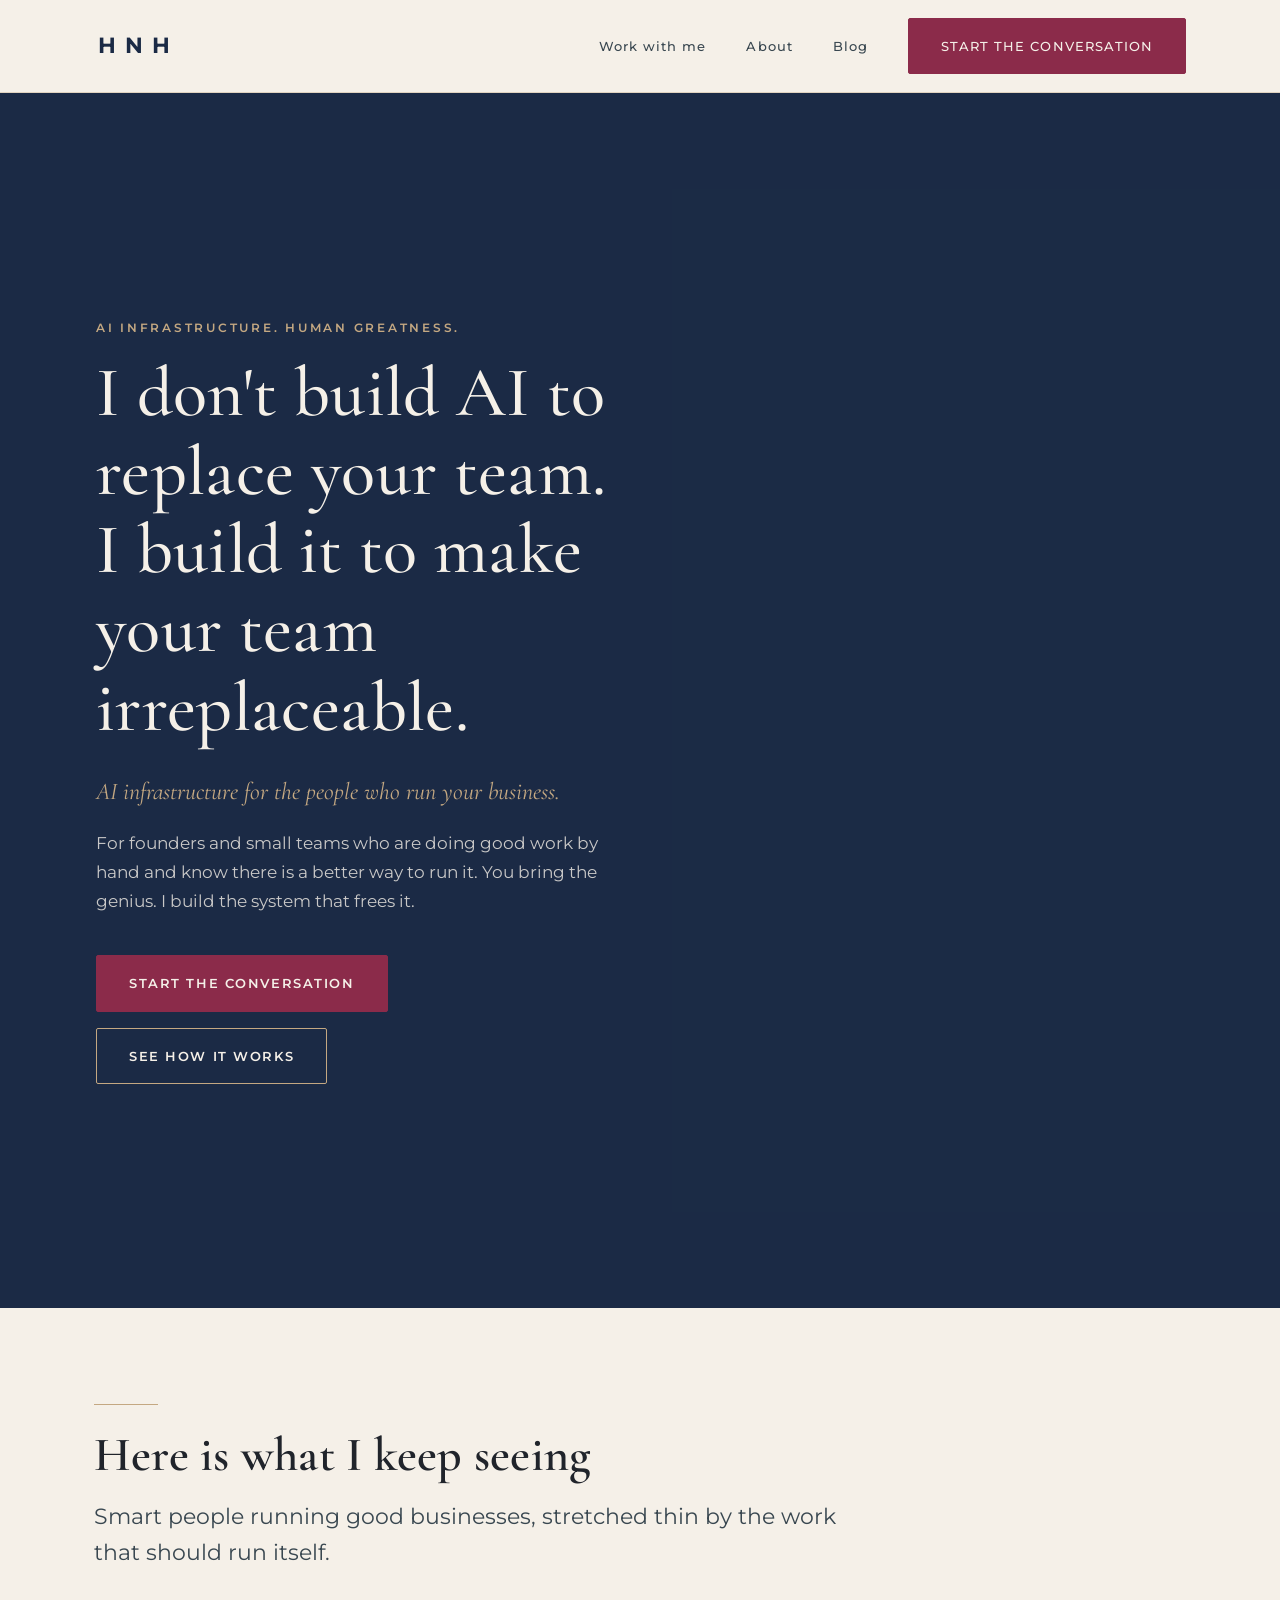
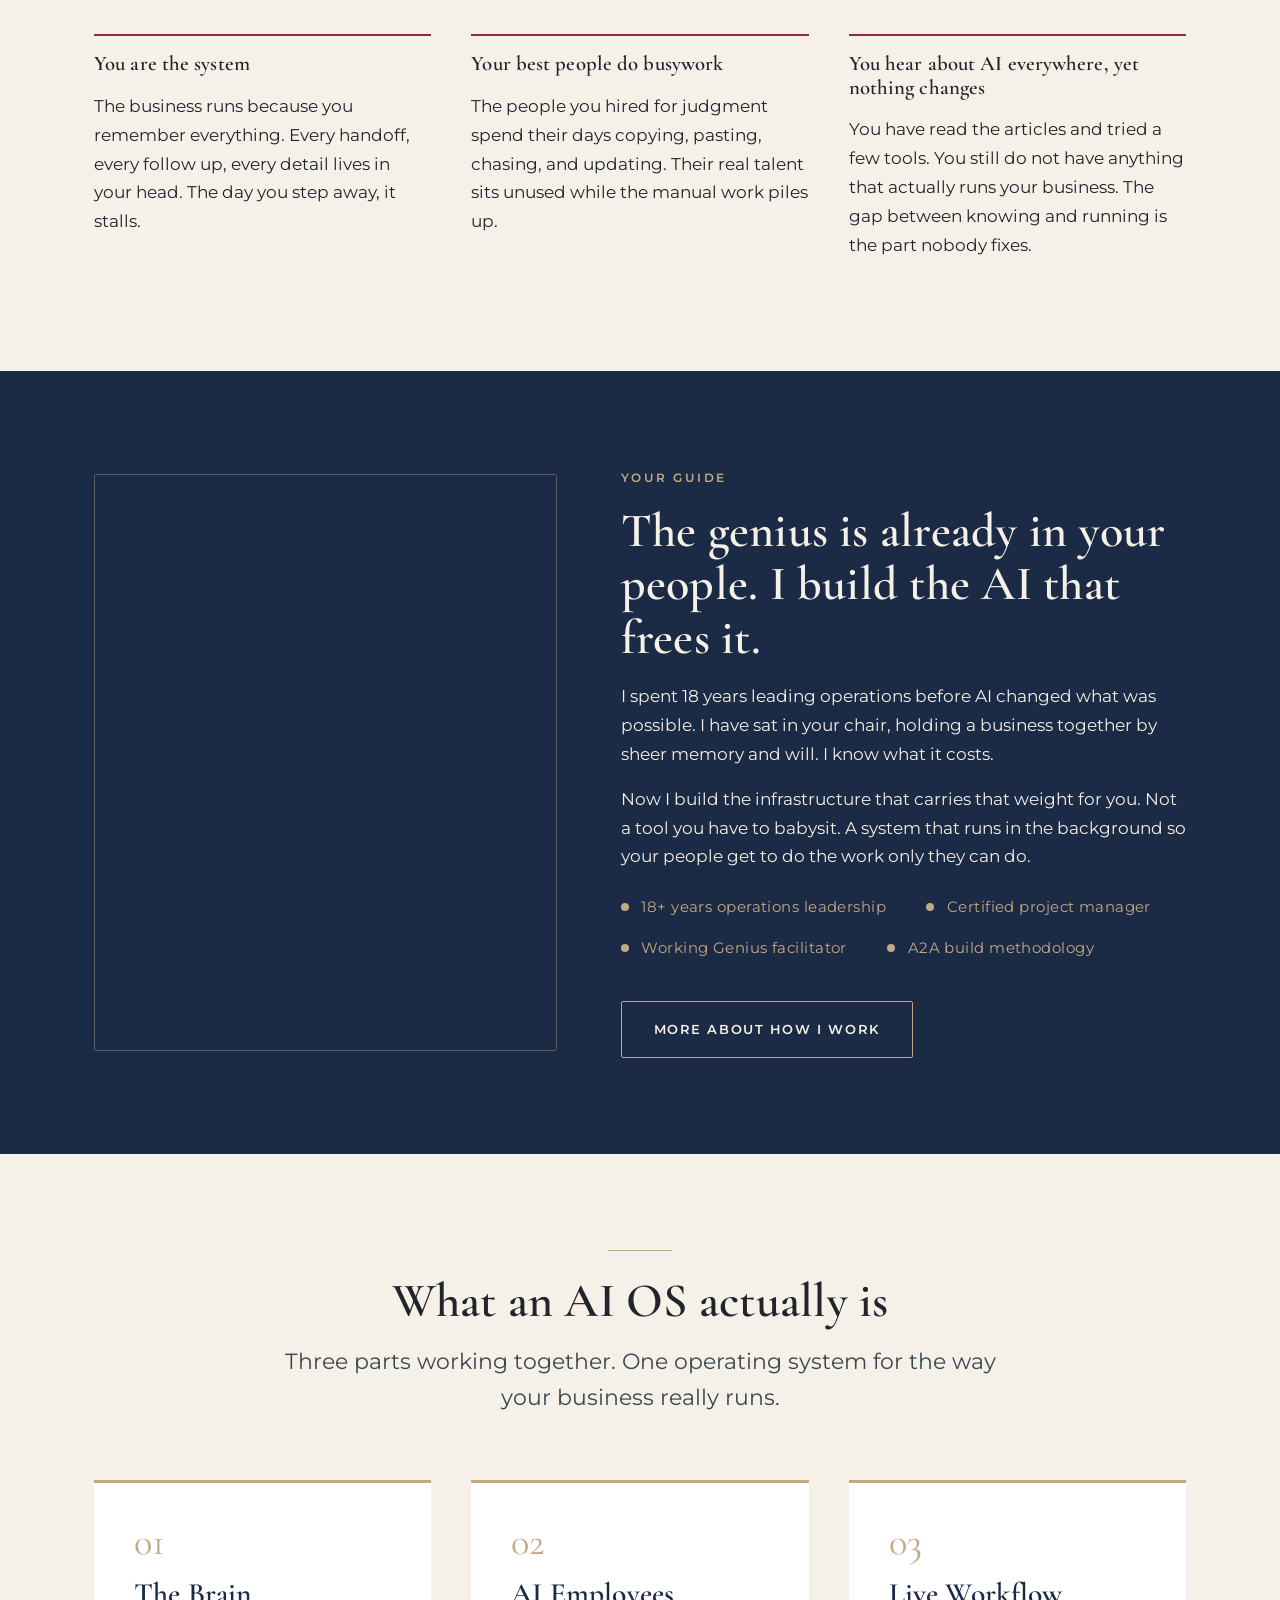
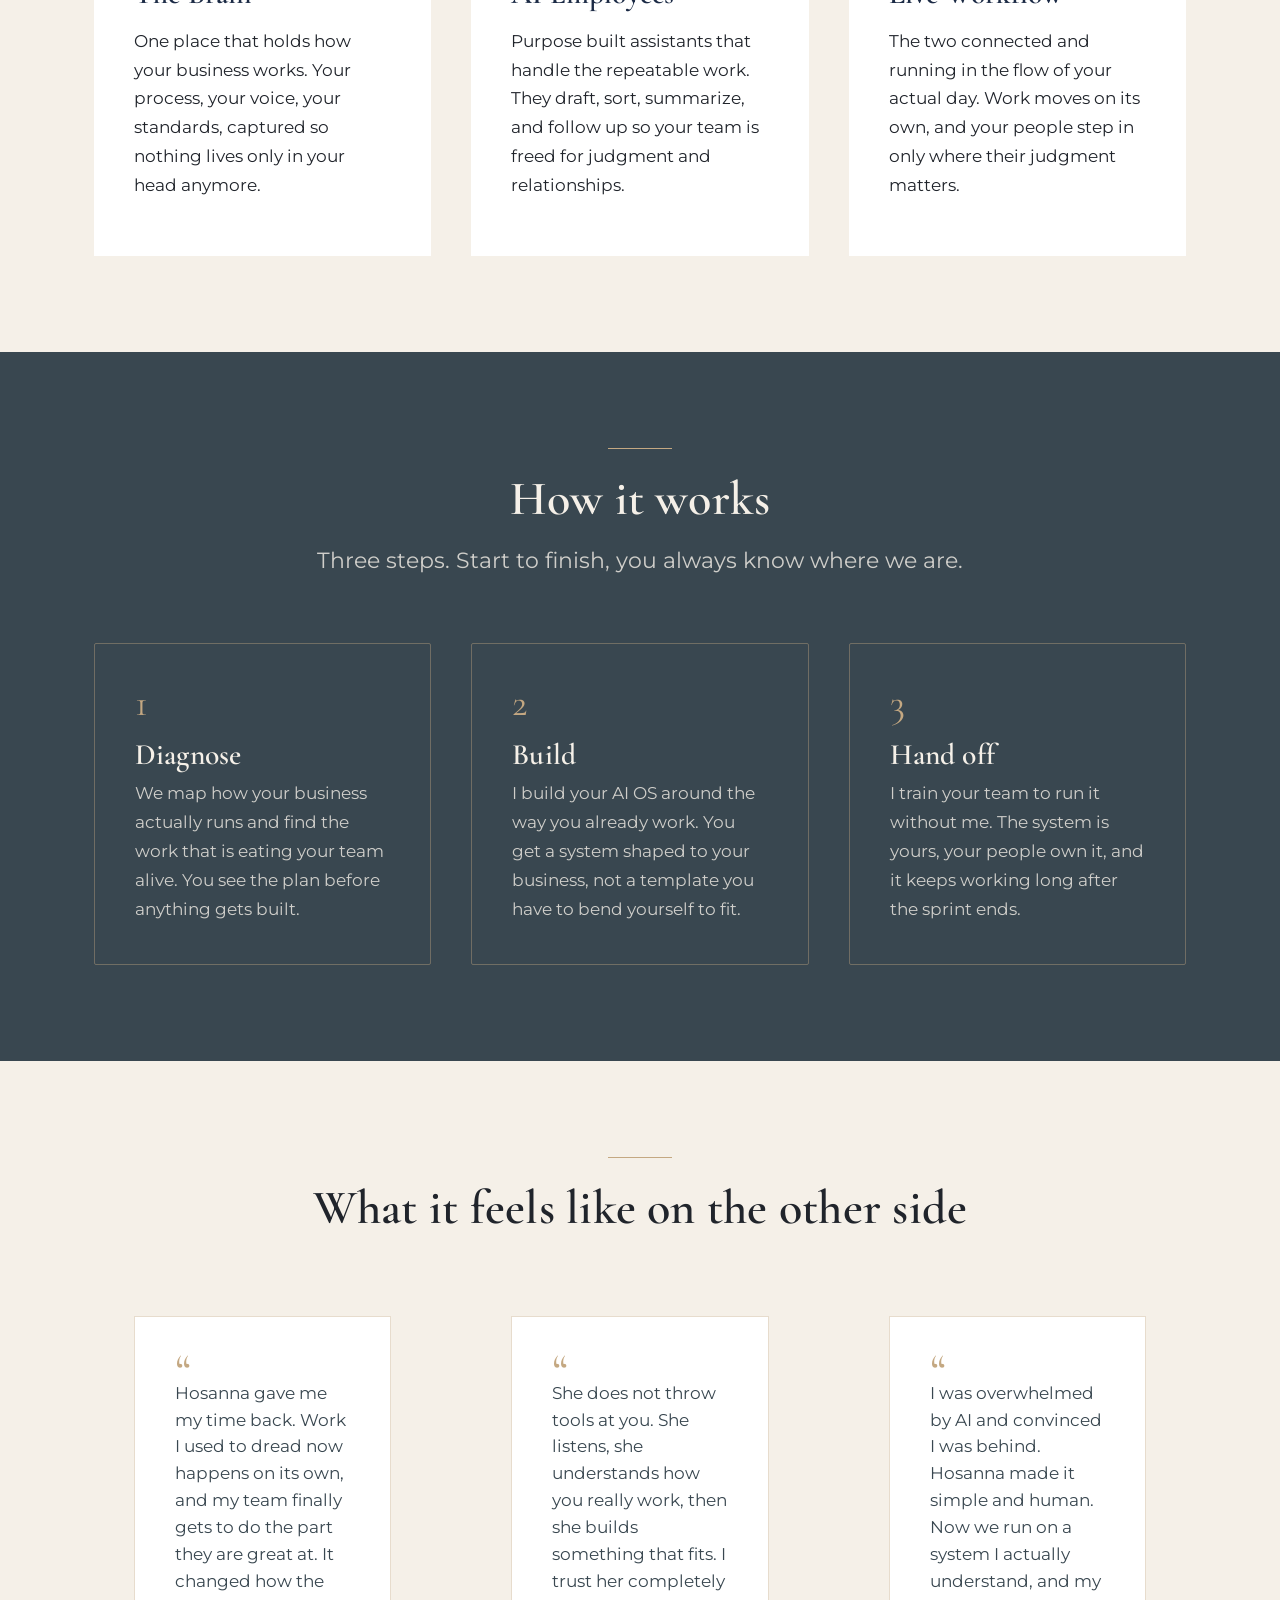
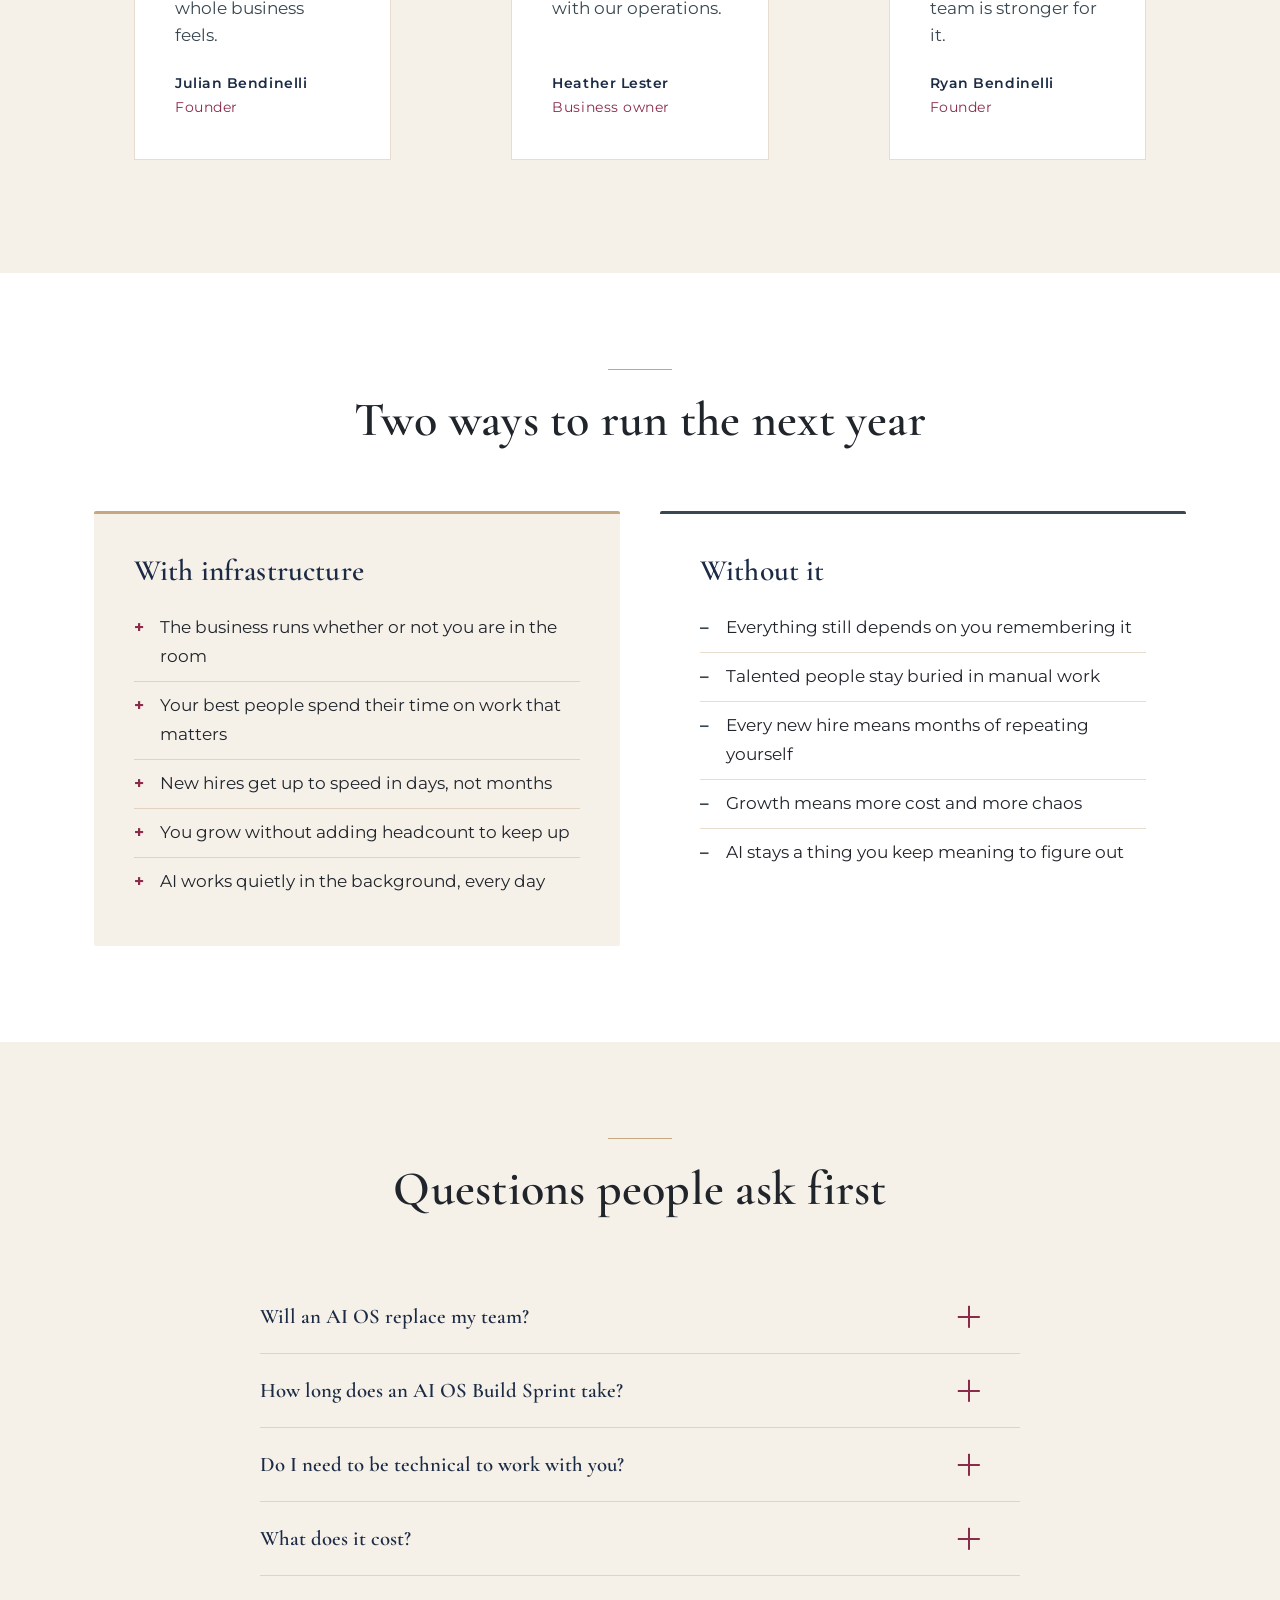
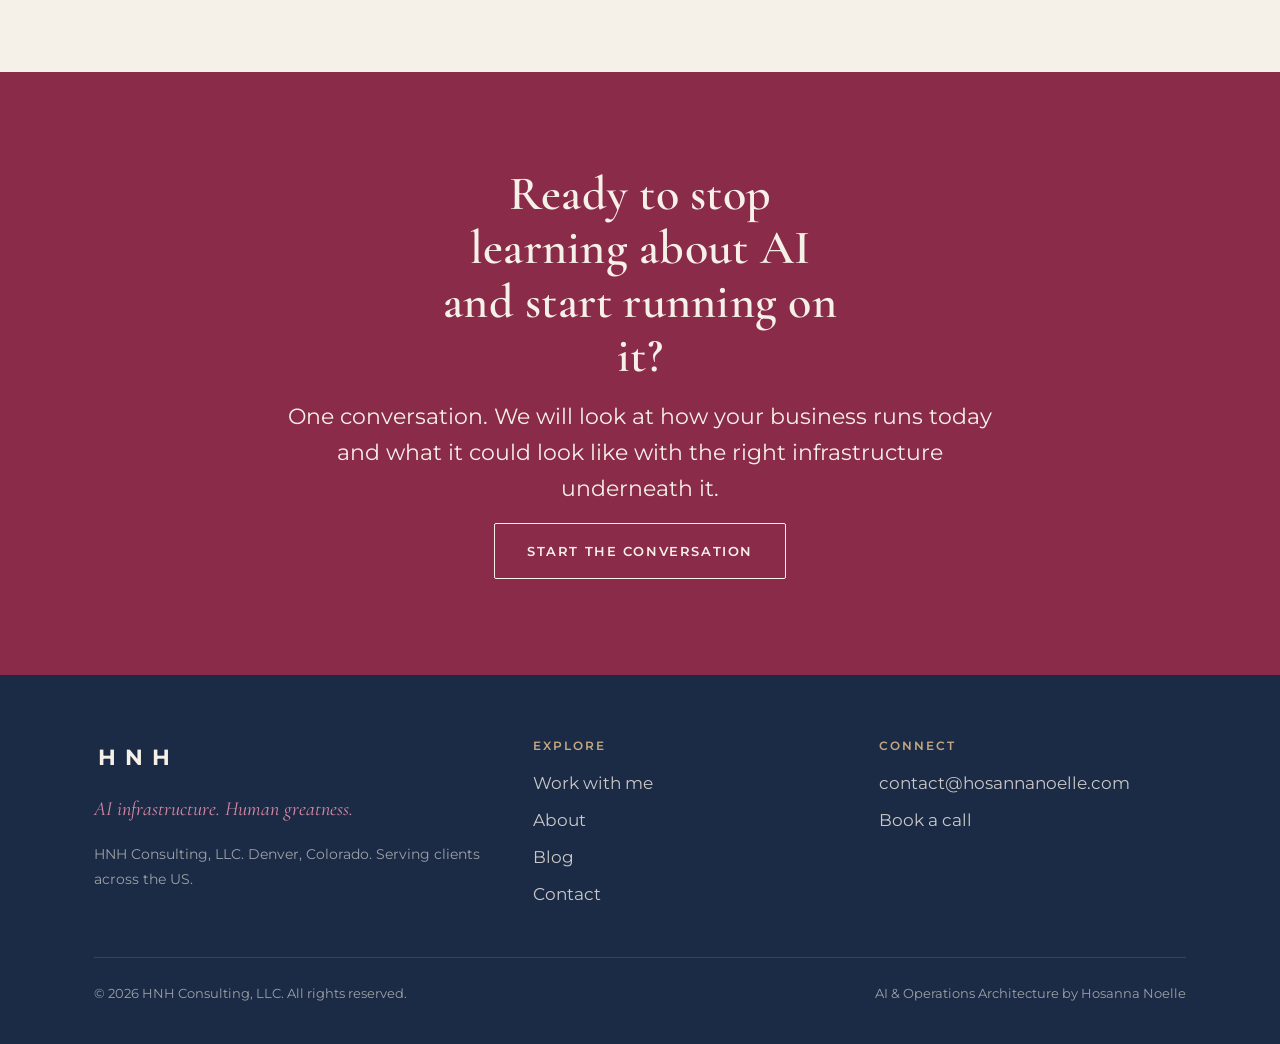
==== index.html @ c9bc56a1 "HNH Consulting website: 5 pages, design system, contact form Co-Authored-By: Claude Opus 4.8 <norepl" ====
<!DOCTYPE html>
<html lang="en">
<head>
  <meta charset="UTF-8" />
  <meta name="viewport" content="width=device-width, initial-scale=1.0" />

  <title>HNH Consulting | AI infrastructure for teams that want to do more, not hire more</title>
  <meta name="description" content="Hosanna Noelle builds AI infrastructure that makes your team irreplaceable. An AI OS that runs your business in the background so your people can do the work only they can do. Denver, serving clients across the US." />
  <link rel="canonical" href="https://hosannanoelle.com/index.html" />

  <!-- Open Graph -->
  <meta property="og:type" content="website" />
  <meta property="og:title" content="HNH Consulting | AI infrastructure. Human greatness." />
  <meta property="og:description" content="I don't build AI to replace your team. I build it to make your team irreplaceable." />
  <meta property="og:url" content="https://hosannanoelle.com/index.html" />
  <meta property="og:image" content="https://hosannanoelle.com/images/headshot.jpg" />
  <meta property="og:site_name" content="HNH Consulting, LLC" />
  <meta name="twitter:card" content="summary_large_image" />

  <!-- Fonts -->
  <link rel="preconnect" href="https://fonts.googleapis.com" />
  <link rel="preconnect" href="https://fonts.gstatic.com" crossorigin />
  <link href="https://fonts.googleapis.com/css2?family=Cormorant+Garamond:ital,wght@0,400;0,500;0,600;1,400;1,500&family=Montserrat:wght@400;500;600;700&display=swap" rel="stylesheet" />

  <link rel="stylesheet" href="styles.css" />

  <!-- Person schema -->
  <script type="application/ld+json">
  {
    "@context": "https://schema.org",
    "@type": "Person",
    "name": "Hosanna Noelle",
    "jobTitle": "AI & Operations Architect",
    "description": "Founder of HNH Consulting. Builds AI infrastructure that frees teams to do their best human work.",
    "url": "https://hosannanoelle.com",
    "image": "https://hosannanoelle.com/images/headshot.jpg",
    "worksFor": { "@type": "Organization", "name": "HNH Consulting, LLC" },
    "address": { "@type": "PostalPlace", "addressLocality": "Denver", "addressRegion": "CO", "addressCountry": "US" }
  }
  </script>

  <!-- LocalBusiness schema -->
  <script type="application/ld+json">
  {
    "@context": "https://schema.org",
    "@type": "ProfessionalService",
    "name": "HNH Consulting, LLC",
    "image": "https://hosannanoelle.com/images/headshot.jpg",
    "description": "AI infrastructure and operations consulting. AI OS builds, fractional COO retainers, and executive coaching for teams across the United States.",
    "founder": { "@type": "Person", "name": "Hosanna Noelle" },
    "url": "https://hosannanoelle.com",
    "email": "contact@hosannanoelle.com",
    "areaServed": "United States",
    "address": { "@type": "PostalAddress", "addressLocality": "Denver", "addressRegion": "CO", "addressCountry": "US" },
    "slogan": "AI infrastructure. Human greatness."
  }
  </script>

  <!-- FAQ schema -->
  <script type="application/ld+json">
  {
    "@context": "https://schema.org",
    "@type": "FAQPage",
    "mainEntity": [
      {
        "@type": "Question",
        "name": "Will an AI OS replace my team?",
        "acceptedAnswer": { "@type": "Answer", "text": "No. I build AI to take the repetitive work off your people so they can do the work only they can do. The genius is already in your team. The infrastructure frees it." }
      },
      {
        "@type": "Question",
        "name": "How long does an AI OS Build Sprint take?",
        "acceptedAnswer": { "@type": "Answer", "text": "Most sprints run two to four weeks from diagnosis to hand off. You get a working system, not a slide deck, and your team knows how to run it." }
      },
      {
        "@type": "Question",
        "name": "Do I need to be technical to work with you?",
        "acceptedAnswer": { "@type": "Answer", "text": "Not at all. My job is to handle the technical layer so you do not have to. You bring the knowledge of your business. I build the system around it and hand it off in plain language." }
      },
      {
        "@type": "Question",
        "name": "What does it cost?",
        "acceptedAnswer": { "@type": "Answer", "text": "The flagship AI OS Build Sprint is a flat fee between 3,000 and 6,000 dollars depending on scope. You know the number before we start, with no hourly surprises." }
      }
    ]
  }
  </script>
</head>
<body>
  <a class="skip-link" href="#main">Skip to content</a>

  <!-- ============ Header ============ -->
  <header class="site-header">
    <nav class="nav" aria-label="Primary">
      <a class="logo" href="index.html" aria-label="HNH Consulting home">HNH</a>
      <button class="nav-toggle" aria-expanded="false" aria-controls="nav-links" aria-label="Toggle menu">
        <span></span><span></span><span></span>
      </button>
      <ul class="nav-links" id="nav-links">
        <li><a href="services.html">Work with me</a></li>
        <li><a href="about.html">About</a></li>
        <li><a href="blog.html">Blog</a></li>
        <li><a class="btn btn--rose" href="https://hello.dubsado.com/public/appointment-scheduler/692e1d70c882049d08e7fd2c/schedule">Start the conversation</a></li>
      </ul>
    </nav>
  </header>

  <main id="main">

    <!-- ============ 1. Hero ============ -->
    <section class="hero" aria-labelledby="hero-title">
      <div class="hero__content">
        <span class="eyebrow eyebrow--light">AI infrastructure. Human greatness.</span>
        <h1 id="hero-title">I don't build AI to replace your team. I build it to make your team irreplaceable.</h1>
        <p class="hero__sub">AI infrastructure for the people who run your business.</p>
        <p class="hero__who">For founders and small teams who are doing good work by hand and know there is a better way to run it. You bring the genius. I build the system that frees it.</p>
        <div class="hero__cta">
          <a class="btn btn--rose" href="https://hello.dubsado.com/public/appointment-scheduler/692e1d70c882049d08e7fd2c/schedule">Start the conversation</a>
          <a class="btn btn--ghost" href="services.html">See how it works</a>
        </div>
      </div>
      <div class="hero__media" role="img" aria-label="Hosanna Noelle, founder of HNH Consulting, standing in a warm editorial portrait" style="background-image: url('images/hero.jpg');"></div>
    </section>

    <!-- ============ 2. Problem ============ -->
    <section class="bg-ivory" aria-labelledby="problem-title">
      <div class="container">
        <div class="section-head">
          <hr class="rule" />
          <h2 id="problem-title">Here is what I keep seeing</h2>
          <p class="lead">Smart people running good businesses, stretched thin by the work that should run itself.</p>
        </div>
        <div class="pain">
          <div class="pain__item">
            <h3>You are the system</h3>
            <p>The business runs because you remember everything. Every handoff, every follow up, every detail lives in your head. The day you step away, it stalls.</p>
          </div>
          <div class="pain__item">
            <h3>Your best people do busywork</h3>
            <p>The people you hired for judgment spend their days copying, pasting, chasing, and updating. Their real talent sits unused while the manual work piles up.</p>
          </div>
          <div class="pain__item">
            <h3>You hear about AI everywhere, yet nothing changes</h3>
            <p>You have read the articles and tried a few tools. You still do not have anything that actually runs your business. The gap between knowing and running is the part nobody fixes.</p>
          </div>
        </div>
      </div>
    </section>

    <!-- ============ 3. Guide ============ -->
    <section class="bg-navy" aria-labelledby="guide-title">
      <div class="container">
        <div class="guide">
          <div class="guide__media">
            <img src="images/about.jpg" alt="Hosanna Noelle in a navy blazer, AI and Operations Architect at HNH Consulting" />
          </div>
          <div class="guide__text">
            <span class="eyebrow eyebrow--light">Your guide</span>
            <h2 id="guide-title">The genius is already in your people. I build the AI that frees it.</h2>
            <p>I spent 18 years leading operations before AI changed what was possible. I have sat in your chair, holding a business together by sheer memory and will. I know what it costs.</p>
            <p>Now I build the infrastructure that carries that weight for you. Not a tool you have to babysit. A system that runs in the background so your people get to do the work only they can do.</p>
            <ul class="authority">
              <li>18+ years operations leadership</li>
              <li>Certified project manager</li>
              <li>Working Genius facilitator</li>
              <li>A2A build methodology</li>
            </ul>
            <a class="btn btn--ghost" href="about.html">More about how I work</a>
          </div>
        </div>
      </div>
    </section>

    <!-- ============ 4. Plan ============ -->
    <section class="bg-ivory" aria-labelledby="plan-title">
      <div class="container">
        <div class="section-head section-head--center">
          <hr class="rule rule--center" />
          <h2 id="plan-title">What an AI OS actually is</h2>
          <p class="lead">Three parts working together. One operating system for the way your business really runs.</p>
        </div>
        <div class="pillars">
          <div class="pillar">
            <span class="card__num">01</span>
            <h3>The Brain</h3>
            <p>One place that holds how your business works. Your process, your voice, your standards, captured so nothing lives only in your head anymore.</p>
          </div>
          <div class="pillar">
            <span class="card__num">02</span>
            <h3>AI Employees</h3>
            <p>Purpose built assistants that handle the repeatable work. They draft, sort, summarize, and follow up so your team is freed for judgment and relationships.</p>
          </div>
          <div class="pillar">
            <span class="card__num">03</span>
            <h3>Live Workflow</h3>
            <p>The two connected and running in the flow of your actual day. Work moves on its own, and your people step in only where their judgment matters.</p>
          </div>
        </div>
      </div>
    </section>

    <!-- ============ 5. How it works ============ -->
    <section class="bg-slate" aria-labelledby="how-title">
      <div class="container">
        <div class="section-head section-head--center">
          <hr class="rule rule--center" />
          <h2 id="how-title">How it works</h2>
          <p class="lead">Three steps. Start to finish, you always know where we are.</p>
        </div>
        <div class="grid grid--3">
          <div class="card" style="background:transparent;border-color:var(--gold-40);color:var(--ivory);">
            <span class="card__num">1</span>
            <h3 style="color:var(--ivory);">Diagnose</h3>
            <p style="color:var(--ivory-80);">We map how your business actually runs and find the work that is eating your team alive. You see the plan before anything gets built.</p>
          </div>
          <div class="card" style="background:transparent;border-color:var(--gold-40);color:var(--ivory);">
            <span class="card__num">2</span>
            <h3 style="color:var(--ivory);">Build</h3>
            <p style="color:var(--ivory-80);">I build your AI OS around the way you already work. You get a system shaped to your business, not a template you have to bend yourself to fit.</p>
          </div>
          <div class="card" style="background:transparent;border-color:var(--gold-40);color:var(--ivory);">
            <span class="card__num">3</span>
            <h3 style="color:var(--ivory);">Hand off</h3>
            <p style="color:var(--ivory-80);">I train your team to run it without me. The system is yours, your people own it, and it keeps working long after the sprint ends.</p>
          </div>
        </div>
      </div>
    </section>

    <!-- ============ 6. Testimonials ============ -->
    <section class="bg-ivory" aria-labelledby="proof-title">
      <div class="container">
        <div class="section-head section-head--center">
          <hr class="rule rule--center" />
          <h2 id="proof-title">What it feels like on the other side</h2>
        </div>
        <div class="quotes">
          <figure class="quote">
            <span class="quote__mark" aria-hidden="true">&ldquo;</span>
            <blockquote>Hosanna gave me my time back. Work I used to dread now happens on its own, and my team finally gets to do the part they are great at. It changed how the whole business feels.</blockquote>
            <figcaption>Julian Bendinelli<span>Founder</span></figcaption>
          </figure>
          <figure class="quote">
            <span class="quote__mark" aria-hidden="true">&ldquo;</span>
            <blockquote>She does not throw tools at you. She listens, she understands how you really work, then she builds something that fits. I trust her completely with our operations.</blockquote>
            <figcaption>Heather Lester<span>Business owner</span></figcaption>
          </figure>
          <figure class="quote">
            <span class="quote__mark" aria-hidden="true">&ldquo;</span>
            <blockquote>I was overwhelmed by AI and convinced I was behind. Hosanna made it simple and human. Now we run on a system I actually understand, and my team is stronger for it.</blockquote>
            <figcaption>Ryan Bendinelli<span>Founder</span></figcaption>
          </figure>
        </div>
      </div>
    </section>

    <!-- ============ 7. Stakes ============ -->
    <section class="bg-white" aria-labelledby="stakes-title">
      <div class="container">
        <div class="section-head section-head--center">
          <hr class="rule rule--center" />
          <h2 id="stakes-title">Two ways to run the next year</h2>
        </div>
        <div class="stakes">
          <div class="stakes__col stakes__col--with">
            <h3>With infrastructure</h3>
            <ul>
              <li>The business runs whether or not you are in the room</li>
              <li>Your best people spend their time on work that matters</li>
              <li>New hires get up to speed in days, not months</li>
              <li>You grow without adding headcount to keep up</li>
              <li>AI works quietly in the background, every day</li>
            </ul>
          </div>
          <div class="stakes__col stakes__col--without">
            <h3>Without it</h3>
            <ul>
              <li>Everything still depends on you remembering it</li>
              <li>Talented people stay buried in manual work</li>
              <li>Every new hire means months of repeating yourself</li>
              <li>Growth means more cost and more chaos</li>
              <li>AI stays a thing you keep meaning to figure out</li>
            </ul>
          </div>
        </div>
      </div>
    </section>

    <!-- ============ 8. FAQ ============ -->
    <section class="bg-ivory" aria-labelledby="faq-title">
      <div class="container">
        <div class="section-head section-head--center">
          <hr class="rule rule--center" />
          <h2 id="faq-title">Questions people ask first</h2>
        </div>
        <div class="faq">
          <div class="faq__item">
            <h3 style="margin:0;">
              <button class="faq__q" aria-expanded="false">
                Will an AI OS replace my team?
                <span class="faq__icon" aria-hidden="true"></span>
              </button>
            </h3>
            <div class="faq__a">
              <div class="faq__a-inner">
                <p>No. I build AI to take the repetitive work off your people so they can do the work only they can do. The genius is already in your team. The infrastructure frees it.</p>
              </div>
            </div>
          </div>
          <div class="faq__item">
            <h3 style="margin:0;">
              <button class="faq__q" aria-expanded="false">
                How long does an AI OS Build Sprint take?
                <span class="faq__icon" aria-hidden="true"></span>
              </button>
            </h3>
            <div class="faq__a">
              <div class="faq__a-inner">
                <p>Most sprints run two to four weeks from diagnosis to hand off. You get a working system, not a slide deck, and your team knows how to run it.</p>
              </div>
            </div>
          </div>
          <div class="faq__item">
            <h3 style="margin:0;">
              <button class="faq__q" aria-expanded="false">
                Do I need to be technical to work with you?
                <span class="faq__icon" aria-hidden="true"></span>
              </button>
            </h3>
            <div class="faq__a">
              <div class="faq__a-inner">
                <p>Not at all. My job is to handle the technical layer so you do not have to. You bring the knowledge of your business. I build the system around it and hand it off in plain language.</p>
              </div>
            </div>
          </div>
          <div class="faq__item">
            <h3 style="margin:0;">
              <button class="faq__q" aria-expanded="false">
                What does it cost?
                <span class="faq__icon" aria-hidden="true"></span>
              </button>
            </h3>
            <div class="faq__a">
              <div class="faq__a-inner">
                <p>The flagship AI OS Build Sprint is a flat fee between 3,000 and 6,000 dollars depending on scope. You know the number before we start, with no hourly surprises.</p>
              </div>
            </div>
          </div>
        </div>
      </div>
    </section>

    <!-- ============ 9. CTA ============ -->
    <section class="cta-band" aria-labelledby="cta-title">
      <div class="container container--narrow">
        <h2 id="cta-title">Ready to stop learning about AI and start running on it?</h2>
        <p class="lead">One conversation. We will look at how your business runs today and what it could look like with the right infrastructure underneath it.</p>
        <a class="btn btn--ghost" href="https://hello.dubsado.com/public/appointment-scheduler/692e1d70c882049d08e7fd2c/schedule" style="border-color:var(--ivory);color:var(--ivory);">Start the conversation</a>
      </div>
    </section>

  </main>

  <!-- ============ Footer ============ -->
  <footer class="site-footer">
    <div class="container">
      <div class="footer-grid">
        <div class="footer-brand">
          <a class="logo" href="index.html">HNH</a>
          <p class="footer-tag">AI infrastructure. Human greatness.</p>
          <p style="color:var(--ivory-60);font-size:0.9rem;">HNH Consulting, LLC. Denver, Colorado. Serving clients across the US.</p>
        </div>
        <div class="footer-col">
          <h4>Explore</h4>
          <ul>
            <li><a href="services.html">Work with me</a></li>
            <li><a href="about.html">About</a></li>
            <li><a href="blog.html">Blog</a></li>
            <li><a href="contact.html">Contact</a></li>
          </ul>
        </div>
        <div class="footer-col">
          <h4>Connect</h4>
          <ul>
            <li><a href="mailto:contact@hosannanoelle.com">contact@hosannanoelle.com</a></li>
            <li><a href="https://hello.dubsado.com/public/appointment-scheduler/692e1d70c882049d08e7fd2c/schedule">Book a call</a></li>
          </ul>
        </div>
      </div>
      <div class="footer-bottom">
        <span>&copy; 2026 HNH Consulting, LLC. All rights reserved.</span>
        <span>AI &amp; Operations Architecture by Hosanna Noelle</span>
      </div>
    </div>
  </footer>

  <script src="main.js"></script>
</body>
</html>
---- styles.css ----
/* ============================================================
   HNH Consulting, LLC | Design System
   AI infrastructure. Human greatness.
   ============================================================ */

/* ---- Design tokens ---- */
:root {
  /* Brand palette */
  --navy:   #1B2A45;
  --rose:   #8B2B4A;
  --gold:   #C4A882;
  --ivory:  #F5F0E8;
  --slate:  #394750;
  --white:  #FFFFFF;

  /* Tints and supporting tones */
  --navy-90:  rgba(27, 42, 69, 0.90);
  --navy-08:  rgba(27, 42, 69, 0.08);
  --ivory-60: rgba(245, 240, 232, 0.60);
  --ivory-80: rgba(245, 240, 232, 0.80);
  --gold-40:  rgba(196, 168, 130, 0.40);
  --ink:      #20242B;

  /* Type */
  --font-head: "Cormorant Garamond", Georgia, "Times New Roman", serif;
  --font-body: "Montserrat", -apple-system, BlinkMacSystemFont, "Segoe UI", sans-serif;

  /* Rhythm */
  --space-1: 0.5rem;
  --space-2: 1rem;
  --space-3: 1.5rem;
  --space-4: 2.5rem;
  --space-5: 4rem;
  --space-6: 6rem;
  --space-7: 8rem;

  --maxw: 1140px;
  --maxw-narrow: 760px;

  --radius: 2px;
  --transition: 220ms ease;
}

/* ---- Reset ---- */
*,
*::before,
*::after { box-sizing: border-box; }

html { scroll-behavior: smooth; -webkit-text-size-adjust: 100%; }

body {
  margin: 0;
  font-family: var(--font-body);
  font-size: 1.0625rem;
  line-height: 1.7;
  color: var(--ink);
  background: var(--white);
  -webkit-font-smoothing: antialiased;
  text-rendering: optimizeLegibility;
}

img { max-width: 100%; height: auto; display: block; }

a { color: inherit; text-decoration: none; }

ul { margin: 0; padding: 0; list-style: none; }

/* ---- Typography ---- */
h1, h2, h3, h4 {
  font-family: var(--font-head);
  font-weight: 600;
  line-height: 1.12;
  margin: 0 0 var(--space-2);
  letter-spacing: 0.005em;
}

h1 { font-size: clamp(2.6rem, 6vw, 4.4rem); font-weight: 500; }
h2 { font-size: clamp(2rem, 4vw, 3rem); }
h3 { font-size: clamp(1.4rem, 2.4vw, 1.85rem); }
h4 { font-size: 1.2rem; font-family: var(--font-body); font-weight: 600; }

p { margin: 0 0 var(--space-2); }

.lead {
  font-size: clamp(1.15rem, 2vw, 1.4rem);
  line-height: 1.6;
  color: var(--slate);
}

.eyebrow {
  font-family: var(--font-body);
  font-size: 0.78rem;
  font-weight: 600;
  letter-spacing: 0.22em;
  text-transform: uppercase;
  color: var(--rose);
  margin: 0 0 var(--space-2);
  display: block;
}

.eyebrow--light { color: var(--gold); }

em, .italic { font-style: italic; }

/* ---- Layout ---- */
.container {
  width: 100%;
  max-width: var(--maxw);
  margin: 0 auto;
  padding: 0 var(--space-3);
}

.container--narrow { max-width: var(--maxw-narrow); }

section { padding: var(--space-6) 0; }

.section-bleed { padding: var(--space-7) 0; }

/* Backgrounds */
.bg-ivory { background: var(--ivory); }
.bg-navy  { background: var(--navy); color: var(--ivory); }
.bg-slate { background: var(--slate); color: var(--ivory); }
.bg-white { background: var(--white); }
.bg-rose  { background: var(--rose); color: var(--ivory); }

.bg-navy h1, .bg-navy h2, .bg-navy h3,
.bg-slate h1, .bg-slate h2, .bg-slate h3,
.bg-rose h1, .bg-rose h2, .bg-rose h3 { color: var(--ivory); }

.bg-navy .lead, .bg-slate .lead, .bg-rose .lead { color: var(--ivory-80); }

/* ---- Gold rule divider ---- */
.rule {
  border: 0;
  height: 1px;
  width: 64px;
  background: var(--gold);
  margin: 0 0 var(--space-3);
}
.rule--center { margin-left: auto; margin-right: auto; }

.divider {
  border: 0;
  height: 1px;
  background: var(--gold-40);
  max-width: var(--maxw);
  margin: 0 auto;
}

/* ---- Buttons ---- */
.btn {
  display: inline-block;
  font-family: var(--font-body);
  font-size: 0.82rem;
  font-weight: 600;
  letter-spacing: 0.12em;
  text-transform: uppercase;
  padding: 1rem 2rem;
  border-radius: var(--radius);
  border: 1px solid transparent;
  cursor: pointer;
  transition: background var(--transition), color var(--transition),
              border-color var(--transition), transform var(--transition);
}

.btn--rose {
  background: var(--rose);
  color: var(--ivory);
  border-color: var(--rose);
}
.btn--rose:hover { background: #74233d; border-color: #74233d; }

.btn--ghost {
  background: transparent;
  color: var(--ivory);
  border-color: var(--gold);
}
.btn--ghost:hover { background: var(--gold); color: var(--navy); }

.btn--ghost-dark {
  background: transparent;
  color: var(--navy);
  border-color: var(--navy);
}
.btn--ghost-dark:hover { background: var(--navy); color: var(--ivory); }

.btn:focus-visible,
a:focus-visible,
button:focus-visible {
  outline: 2px solid var(--gold);
  outline-offset: 3px;
}

/* ============================================================
   Header / Nav
   ============================================================ */
.site-header {
  position: sticky;
  top: 0;
  z-index: 100;
  background: var(--ivory);
  border-bottom: 1px solid var(--gold-40);
}

.nav {
  display: flex;
  align-items: center;
  justify-content: space-between;
  max-width: var(--maxw);
  margin: 0 auto;
  padding: 1.1rem var(--space-3);
}

.logo {
  font-family: var(--font-body);
  font-weight: 700;
  font-size: 1.35rem;
  letter-spacing: 0.42em;
  color: var(--navy);
  padding-left: 0.2em;
}

.nav-links {
  display: flex;
  align-items: center;
  gap: var(--space-4);
}

.nav-links a {
  font-family: var(--font-body);
  font-size: 0.82rem;
  font-weight: 500;
  letter-spacing: 0.08em;
  color: var(--slate);
  transition: color var(--transition);
}
.nav-links a:hover,
.nav-links a[aria-current="page"] { color: var(--rose); }

.nav-links .btn { color: var(--ivory); }
.nav-links .btn:hover { color: var(--ivory); }

/* Mobile nav toggle */
.nav-toggle {
  display: none;
  flex-direction: column;
  justify-content: center;
  gap: 5px;
  width: 44px;
  height: 44px;
  background: none;
  border: 0;
  cursor: pointer;
}
.nav-toggle span {
  display: block;
  width: 24px;
  height: 2px;
  background: var(--navy);
  transition: transform var(--transition), opacity var(--transition);
}
.nav-toggle[aria-expanded="true"] span:nth-child(1) { transform: translateY(7px) rotate(45deg); }
.nav-toggle[aria-expanded="true"] span:nth-child(2) { opacity: 0; }
.nav-toggle[aria-expanded="true"] span:nth-child(3) { transform: translateY(-7px) rotate(-45deg); }

@media (max-width: 860px) {
  .nav-toggle { display: flex; }
  .nav-links {
    position: absolute;
    top: 100%;
    left: 0;
    right: 0;
    flex-direction: column;
    align-items: flex-start;
    gap: var(--space-3);
    background: var(--ivory);
    padding: var(--space-3);
    border-bottom: 1px solid var(--gold-40);
    max-height: 0;
    overflow: hidden;
    padding-top: 0;
    padding-bottom: 0;
    transition: max-height var(--transition), padding var(--transition);
  }
  .nav-links[data-open="true"] {
    max-height: 420px;
    padding-top: var(--space-3);
    padding-bottom: var(--space-3);
  }
  .nav-links .btn { width: 100%; text-align: center; }
}

/* ============================================================
   Hero
   ============================================================ */
.hero {
  display: grid;
  grid-template-columns: 1.05fr 0.95fr;
  align-items: stretch;
  background: var(--navy);
  color: var(--ivory);
}

.hero__content {
  padding: var(--space-7) var(--space-5);
  display: flex;
  flex-direction: column;
  justify-content: center;
  max-width: 640px;
  margin-left: auto;
}

.hero__content h1 {
  color: var(--ivory);
  margin-bottom: var(--space-3);
}

.hero__sub {
  font-family: var(--font-head);
  font-style: italic;
  font-size: clamp(1.2rem, 2vw, 1.5rem);
  color: var(--gold);
  margin-bottom: var(--space-2);
}

.hero__who {
  color: var(--ivory-80);
  margin-bottom: var(--space-4);
  max-width: 46ch;
}

.hero__media {
  background-size: cover;
  background-position: center top;
  min-height: 540px;
}

.hero__cta { display: flex; gap: var(--space-2); flex-wrap: wrap; }

@media (max-width: 900px) {
  .hero { grid-template-columns: 1fr; }
  .hero__content { padding: var(--space-5) var(--space-3); margin: 0 auto; }
  .hero__media { min-height: 360px; order: -1; }
}

/* Inner page hero (no photo) */
.page-hero {
  background: var(--navy);
  color: var(--ivory);
  padding: var(--space-6) 0 var(--space-5);
  text-align: center;
}
.page-hero h1 { color: var(--ivory); }
.page-hero .lead { color: var(--ivory-80); max-width: 60ch; margin-left: auto; margin-right: auto; }

/* ============================================================
   Generic content blocks
   ============================================================ */
.section-head { max-width: var(--maxw-narrow); margin-bottom: var(--space-5); }
.section-head--center { margin-left: auto; margin-right: auto; text-align: center; }
.section-head--center .rule { margin-left: auto; margin-right: auto; }

/* Card grid */
.grid {
  display: grid;
  gap: var(--space-4);
}
.grid--3 { grid-template-columns: repeat(3, 1fr); }
.grid--2 { grid-template-columns: repeat(2, 1fr); }

@media (max-width: 860px) {
  .grid--3 { grid-template-columns: 1fr; }
  .grid--2 { grid-template-columns: 1fr; }
}

.card {
  background: var(--white);
  border: 1px solid var(--gold-40);
  padding: var(--space-4);
  border-radius: var(--radius);
}
.bg-ivory .card { background: var(--white); }

.card__num {
  font-family: var(--font-head);
  font-size: 2.4rem;
  color: var(--gold);
  line-height: 1;
  display: block;
  margin-bottom: var(--space-2);
}

.card h3 { margin-bottom: var(--space-1); }
.card p:last-child { margin-bottom: 0; }

/* Pain point list */
.pain {
  display: grid;
  grid-template-columns: repeat(3, 1fr);
  gap: var(--space-4);
}
.pain__item {
  padding-top: var(--space-2);
  border-top: 2px solid var(--rose);
}
.pain__item h3 { font-size: 1.3rem; }
@media (max-width: 860px) { .pain { grid-template-columns: 1fr; } }

/* ============================================================
   Guide section (navy)
   ============================================================ */
.guide {
  display: grid;
  grid-template-columns: 0.9fr 1.1fr;
  gap: var(--space-5);
  align-items: center;
}
.guide__media img {
  border-radius: var(--radius);
  border: 1px solid var(--gold-40);
}
.authority {
  display: flex;
  flex-wrap: wrap;
  gap: var(--space-2) var(--space-4);
  margin: var(--space-3) 0 var(--space-4);
  padding: 0;
}
.authority li {
  font-size: 0.92rem;
  color: var(--gold);
  letter-spacing: 0.03em;
  position: relative;
  padding-left: 1.3rem;
}
.authority li::before {
  content: "";
  position: absolute;
  left: 0;
  top: 0.55em;
  width: 8px;
  height: 8px;
  background: var(--gold);
  border-radius: 50%;
}
@media (max-width: 860px) {
  .guide { grid-template-columns: 1fr; gap: var(--space-4); }
  .guide__media { order: -1; max-width: 360px; }
}

/* ============================================================
   Plan : the three pillars
   ============================================================ */
.pillars { display: grid; grid-template-columns: repeat(3, 1fr); gap: var(--space-4); }
.pillar {
  text-align: left;
  padding: var(--space-4);
  background: var(--white);
  border-top: 3px solid var(--gold);
}
.pillar h3 { color: var(--navy); }
@media (max-width: 860px) { .pillars { grid-template-columns: 1fr; } }

/* ============================================================
   Testimonials
   ============================================================ */
.quotes { display: grid; grid-template-columns: repeat(3, 1fr); gap: var(--space-4); }
.quote {
  background: var(--white);
  border: 1px solid var(--gold-40);
  padding: var(--space-4);
  display: flex;
  flex-direction: column;
}
.quote__mark {
  font-family: var(--font-head);
  font-size: 3rem;
  color: var(--gold);
  line-height: 0.6;
  height: 1.4rem;
}
.quote blockquote {
  margin: 0 0 var(--space-3);
  font-size: 1.05rem;
  line-height: 1.6;
  color: var(--slate);
}
.quote figcaption {
  margin-top: auto;
  font-family: var(--font-body);
  font-size: 0.85rem;
  font-weight: 600;
  letter-spacing: 0.04em;
  color: var(--navy);
}
.quote figcaption span { display: block; font-weight: 400; color: var(--rose); }
@media (max-width: 860px) { .quotes { grid-template-columns: 1fr; } }

/* ============================================================
   Stakes : two columns
   ============================================================ */
.stakes { display: grid; grid-template-columns: 1fr 1fr; gap: var(--space-4); }
.stakes__col { padding: var(--space-4); border-radius: var(--radius); }
.stakes__col--with { background: var(--ivory); border-top: 3px solid var(--gold); }
.stakes__col--without { background: var(--white); border-top: 3px solid var(--slate); }
.stakes__col h3 { color: var(--navy); }
.stakes__col ul li {
  padding: 0.6rem 0 0.6rem 1.6rem;
  border-bottom: 1px solid var(--gold-40);
  position: relative;
}
.stakes__col ul li:last-child { border-bottom: 0; }
.stakes__col--with li::before { content: "+"; color: var(--rose); position: absolute; left: 0; font-weight: 700; }
.stakes__col--without li::before { content: "–"; color: var(--slate); position: absolute; left: 0; font-weight: 700; }
@media (max-width: 700px) { .stakes { grid-template-columns: 1fr; } }

/* ============================================================
   FAQ accordion
   ============================================================ */
.faq { max-width: var(--maxw-narrow); margin: 0 auto; }
.faq__item { border-bottom: 1px solid var(--gold-40); }
.faq__q {
  width: 100%;
  text-align: left;
  background: none;
  border: 0;
  padding: var(--space-3) 2.5rem var(--space-3) 0;
  font-family: var(--font-head);
  font-size: 1.3rem;
  font-weight: 600;
  color: var(--navy);
  cursor: pointer;
  position: relative;
  display: flex;
  justify-content: space-between;
  align-items: center;
  gap: var(--space-2);
}
.faq__icon {
  flex: none;
  width: 1.4rem;
  height: 1.4rem;
  position: relative;
}
.faq__icon::before,
.faq__icon::after {
  content: "";
  position: absolute;
  background: var(--rose);
  top: 50%;
  left: 50%;
  transform: translate(-50%, -50%);
}
.faq__icon::before { width: 1.4rem; height: 2px; }
.faq__icon::after  { width: 2px; height: 1.4rem; transition: transform var(--transition); }
.faq__q[aria-expanded="true"] .faq__icon::after { transform: translate(-50%, -50%) scaleY(0); }

.faq__a {
  overflow: hidden;
  max-height: 0;
  transition: max-height var(--transition);
}
.faq__a-inner { padding: 0 0 var(--space-3); color: var(--slate); max-width: 62ch; }

/* ============================================================
   Offers (services page)
   ============================================================ */
.offer-flagship {
  background: var(--navy);
  color: var(--ivory);
  border-radius: var(--radius);
  padding: var(--space-5);
  display: grid;
  grid-template-columns: 1.4fr 1fr;
  gap: var(--space-5);
  align-items: center;
}
.offer-flagship h2 { color: var(--ivory); }
.offer-flagship .price {
  font-family: var(--font-head);
  font-size: clamp(2rem, 4vw, 2.8rem);
  color: var(--gold);
  margin: var(--space-2) 0;
}
.offer-flagship ul li {
  padding: 0.5rem 0 0.5rem 1.6rem;
  position: relative;
  color: var(--ivory-80);
  border-bottom: 1px solid rgba(196,168,130,0.2);
}
.offer-flagship ul li::before {
  content: "→";
  position: absolute;
  left: 0;
  color: var(--gold);
}
.offer-flagship ul li:last-child { border-bottom: 0; }
.flagship-tag {
  display: inline-block;
  font-size: 0.72rem;
  letter-spacing: 0.2em;
  text-transform: uppercase;
  color: var(--navy);
  background: var(--gold);
  padding: 0.3rem 0.8rem;
  border-radius: var(--radius);
  margin-bottom: var(--space-2);
  font-weight: 600;
}
@media (max-width: 860px) { .offer-flagship { grid-template-columns: 1fr; padding: var(--space-4); } }

.offer-grid { display: grid; grid-template-columns: repeat(2, 1fr); gap: var(--space-4); }
.offer {
  background: var(--white);
  border: 1px solid var(--gold-40);
  padding: var(--space-4);
  border-radius: var(--radius);
}
.offer h3 { color: var(--navy); }
.offer .offer__meta {
  font-family: var(--font-body);
  font-size: 0.8rem;
  letter-spacing: 0.1em;
  text-transform: uppercase;
  color: var(--rose);
  font-weight: 600;
  margin-bottom: var(--space-1);
}
@media (max-width: 700px) { .offer-grid { grid-template-columns: 1fr; } }

/* ============================================================
   Blog
   ============================================================ */
.posts { display: grid; grid-template-columns: repeat(3, 1fr); gap: var(--space-4); }
.post-card {
  background: var(--white);
  border: 1px solid var(--gold-40);
  border-radius: var(--radius);
  overflow: hidden;
  display: flex;
  flex-direction: column;
  transition: transform var(--transition);
}
.post-card:hover { transform: translateY(-4px); }
.post-card__media { aspect-ratio: 3 / 2; background: var(--ivory) center/cover no-repeat; }
.post-card__body { padding: var(--space-3); display: flex; flex-direction: column; flex: 1; }
.post-card__meta {
  font-size: 0.74rem;
  letter-spacing: 0.14em;
  text-transform: uppercase;
  color: var(--rose);
  font-weight: 600;
  margin-bottom: var(--space-1);
}
.post-card h3 { font-size: 1.4rem; margin-bottom: var(--space-1); }
.post-card p { color: var(--slate); font-size: 0.95rem; }
.post-card__link {
  margin-top: auto;
  font-family: var(--font-body);
  font-size: 0.8rem;
  font-weight: 600;
  letter-spacing: 0.1em;
  text-transform: uppercase;
  color: var(--rose);
}
@media (max-width: 860px) { .posts { grid-template-columns: 1fr; } }

/* ============================================================
   Contact
   ============================================================ */
.contact-grid { display: grid; grid-template-columns: 1fr 1fr; gap: var(--space-5); align-items: start; }
.contact-detail { margin-bottom: var(--space-3); }
.contact-detail .label {
  font-size: 0.78rem;
  letter-spacing: 0.16em;
  text-transform: uppercase;
  color: var(--rose);
  font-weight: 600;
  display: block;
  margin-bottom: 0.2rem;
}
.contact-detail a { color: var(--navy); border-bottom: 1px solid var(--gold); }
.contact-detail a:hover { color: var(--rose); }

.form-field { margin-bottom: var(--space-3); }
.form-field label {
  display: block;
  font-size: 0.8rem;
  font-weight: 600;
  letter-spacing: 0.06em;
  margin-bottom: 0.4rem;
  color: var(--slate);
}
.form-field input,
.form-field textarea,
.form-field select {
  width: 100%;
  font-family: var(--font-body);
  font-size: 1rem;
  padding: 0.8rem 1rem;
  border: 1px solid var(--gold-40);
  border-radius: var(--radius);
  background: var(--white);
  color: var(--ink);
}
.form-field input:focus,
.form-field textarea:focus,
.form-field select:focus {
  outline: none;
  border-color: var(--rose);
}
.form-field textarea { min-height: 140px; resize: vertical; }
@media (max-width: 800px) { .contact-grid { grid-template-columns: 1fr; gap: var(--space-4); } }

/* ============================================================
   CTA band
   ============================================================ */
.cta-band {
  background: var(--rose);
  color: var(--ivory);
  text-align: center;
}
.cta-band h2 { color: var(--ivory); max-width: 18ch; margin-left: auto; margin-right: auto; }
.cta-band .lead { color: var(--ivory); }

/* ============================================================
   Footer
   ============================================================ */
.site-footer {
  background: var(--navy);
  color: var(--ivory-80);
  padding: var(--space-5) 0 var(--space-4);
}
.footer-grid {
  display: grid;
  grid-template-columns: 1.3fr 1fr 1fr;
  gap: var(--space-4);
  margin-bottom: var(--space-4);
}
.footer-brand .logo { color: var(--ivory); display: inline-block; margin-bottom: var(--space-2); }
.footer-tag {
  font-family: var(--font-head);
  font-style: italic;
  font-size: 1.25rem;
  color: var(--rose);
}
.bg-navy .footer-tag, .site-footer .footer-tag { color: #d98aa5; }
.footer-col h4 { color: var(--gold); font-family: var(--font-body); font-size: 0.78rem; letter-spacing: 0.16em; text-transform: uppercase; }
.footer-col ul li { margin-bottom: 0.5rem; }
.footer-col a { color: var(--ivory-80); transition: color var(--transition); }
.footer-col a:hover { color: var(--gold); }
.footer-bottom {
  border-top: 1px solid rgba(196,168,130,0.2);
  padding-top: var(--space-3);
  font-size: 0.82rem;
  color: var(--ivory-60);
  display: flex;
  justify-content: space-between;
  flex-wrap: wrap;
  gap: var(--space-2);
}
@media (max-width: 760px) { .footer-grid { grid-template-columns: 1fr; gap: var(--space-3); } }

/* ============================================================
   Utilities
   ============================================================ */
.text-center { text-align: center; }
.mt-3 { margin-top: var(--space-3); }
.mt-4 { margin-top: var(--space-4); }
.mb-0 { margin-bottom: 0; }

.skip-link {
  position: absolute;
  left: -999px;
  top: 0;
  background: var(--navy);
  color: var(--ivory);
  padding: 0.8rem 1.2rem;
  z-index: 200;
}
.skip-link:focus { left: 0; }

/* ---- Motion preferences ---- */
@media (prefers-reduced-motion: reduce) {
  html { scroll-behavior: auto; }
  *, *::before, *::after {
    animation-duration: 0.001ms !important;
    transition-duration: 0.001ms !important;
  }
}
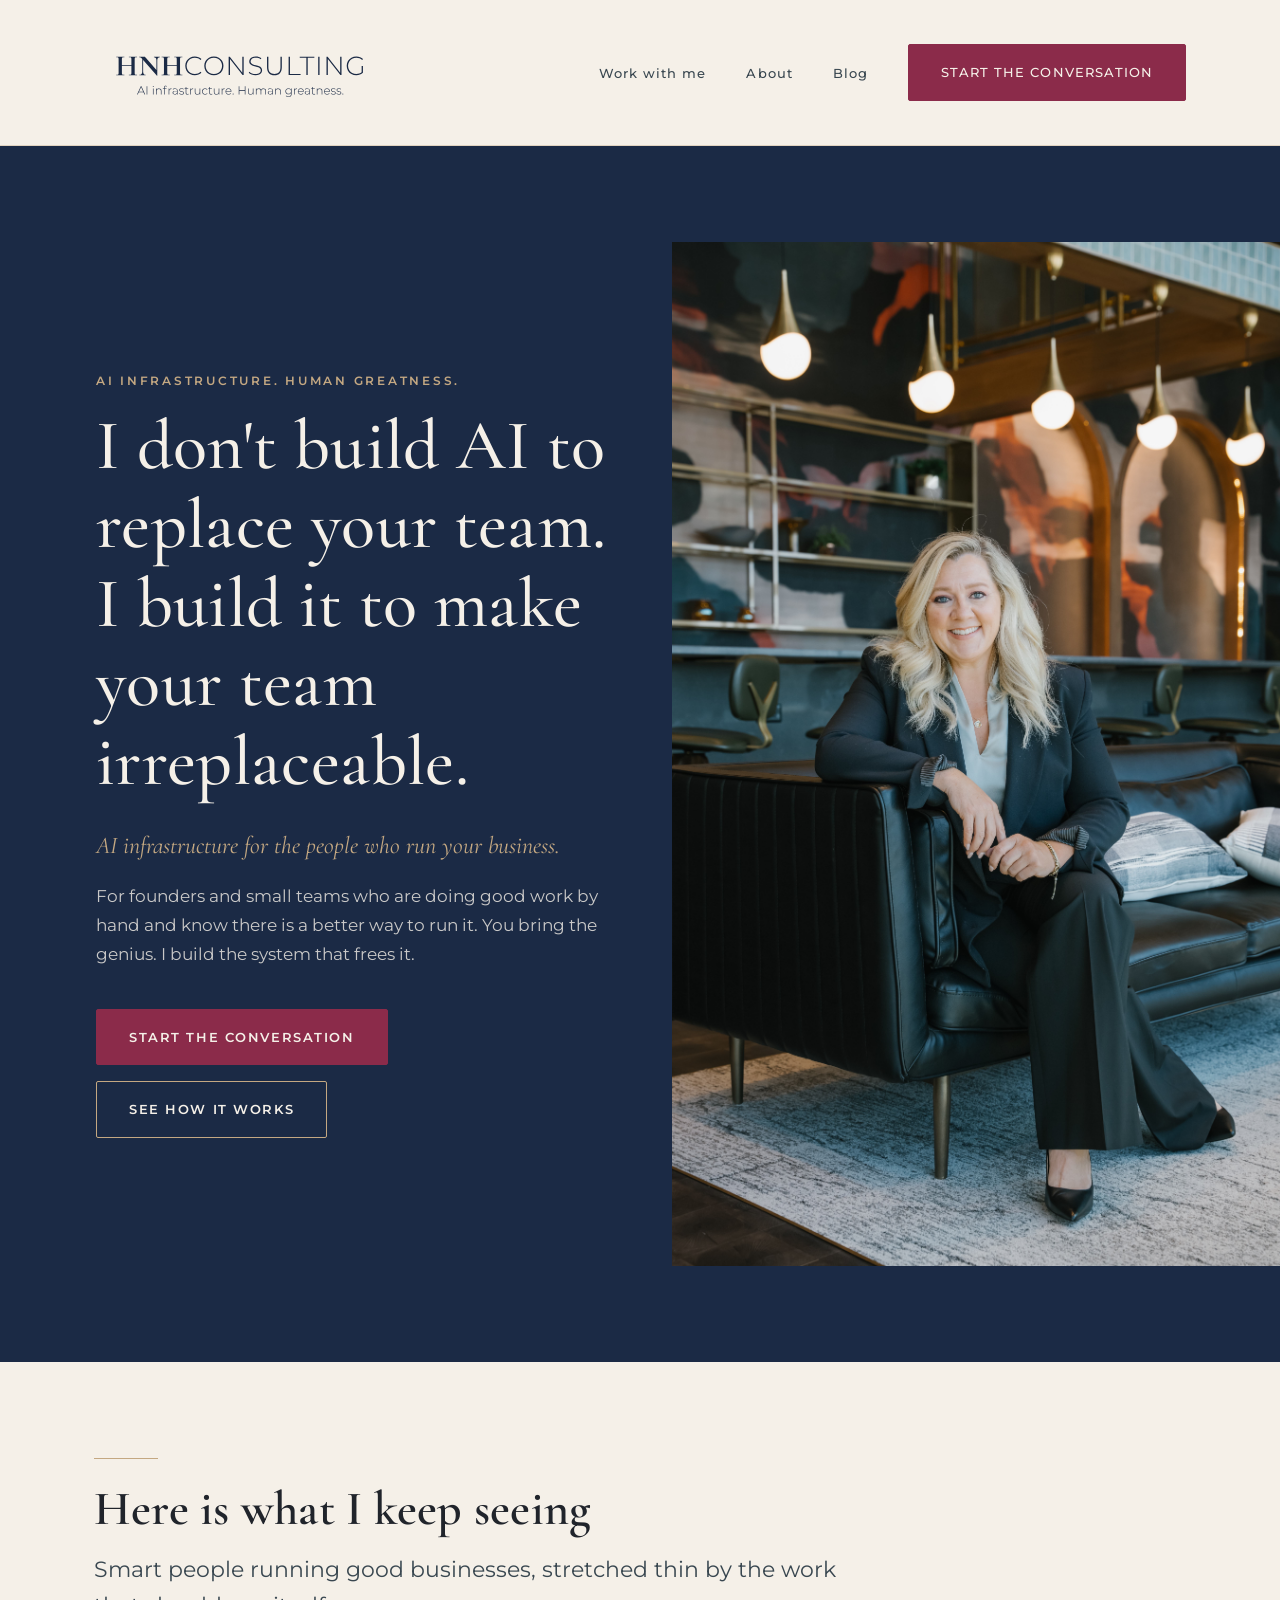
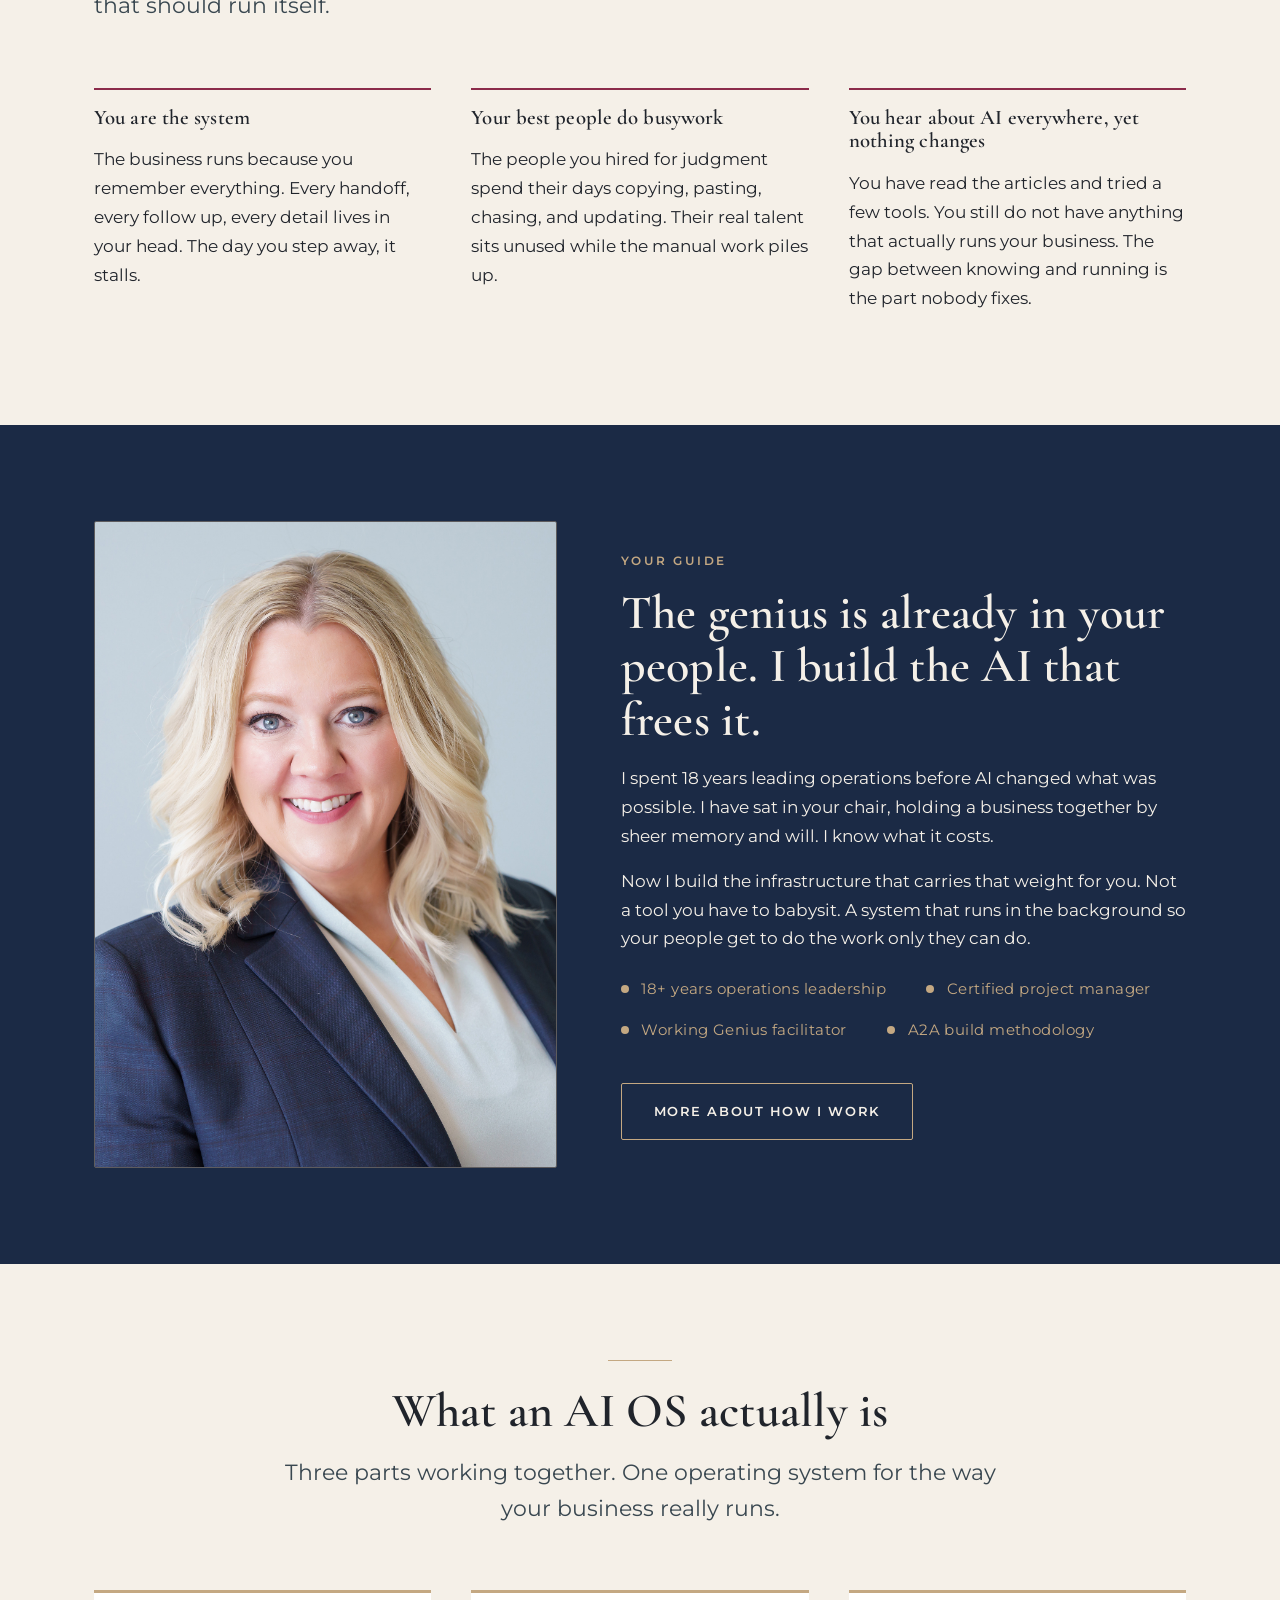
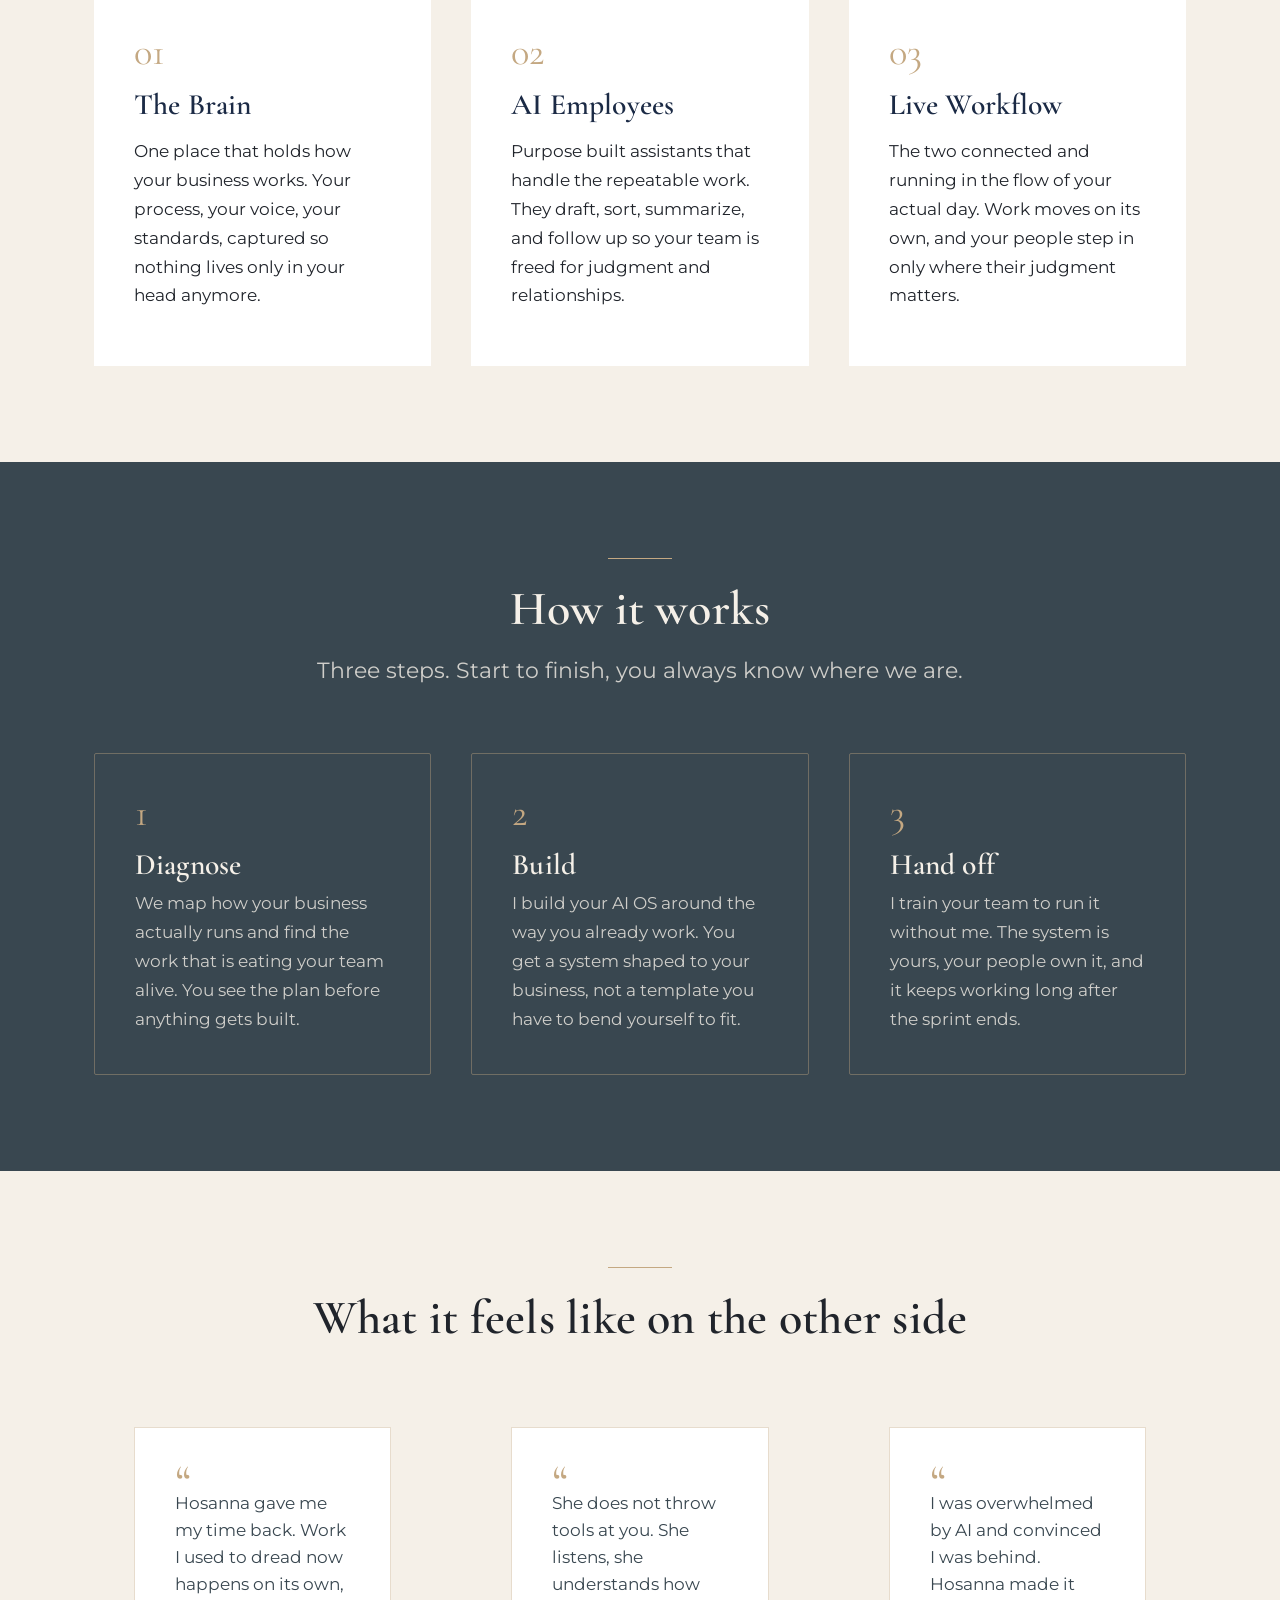
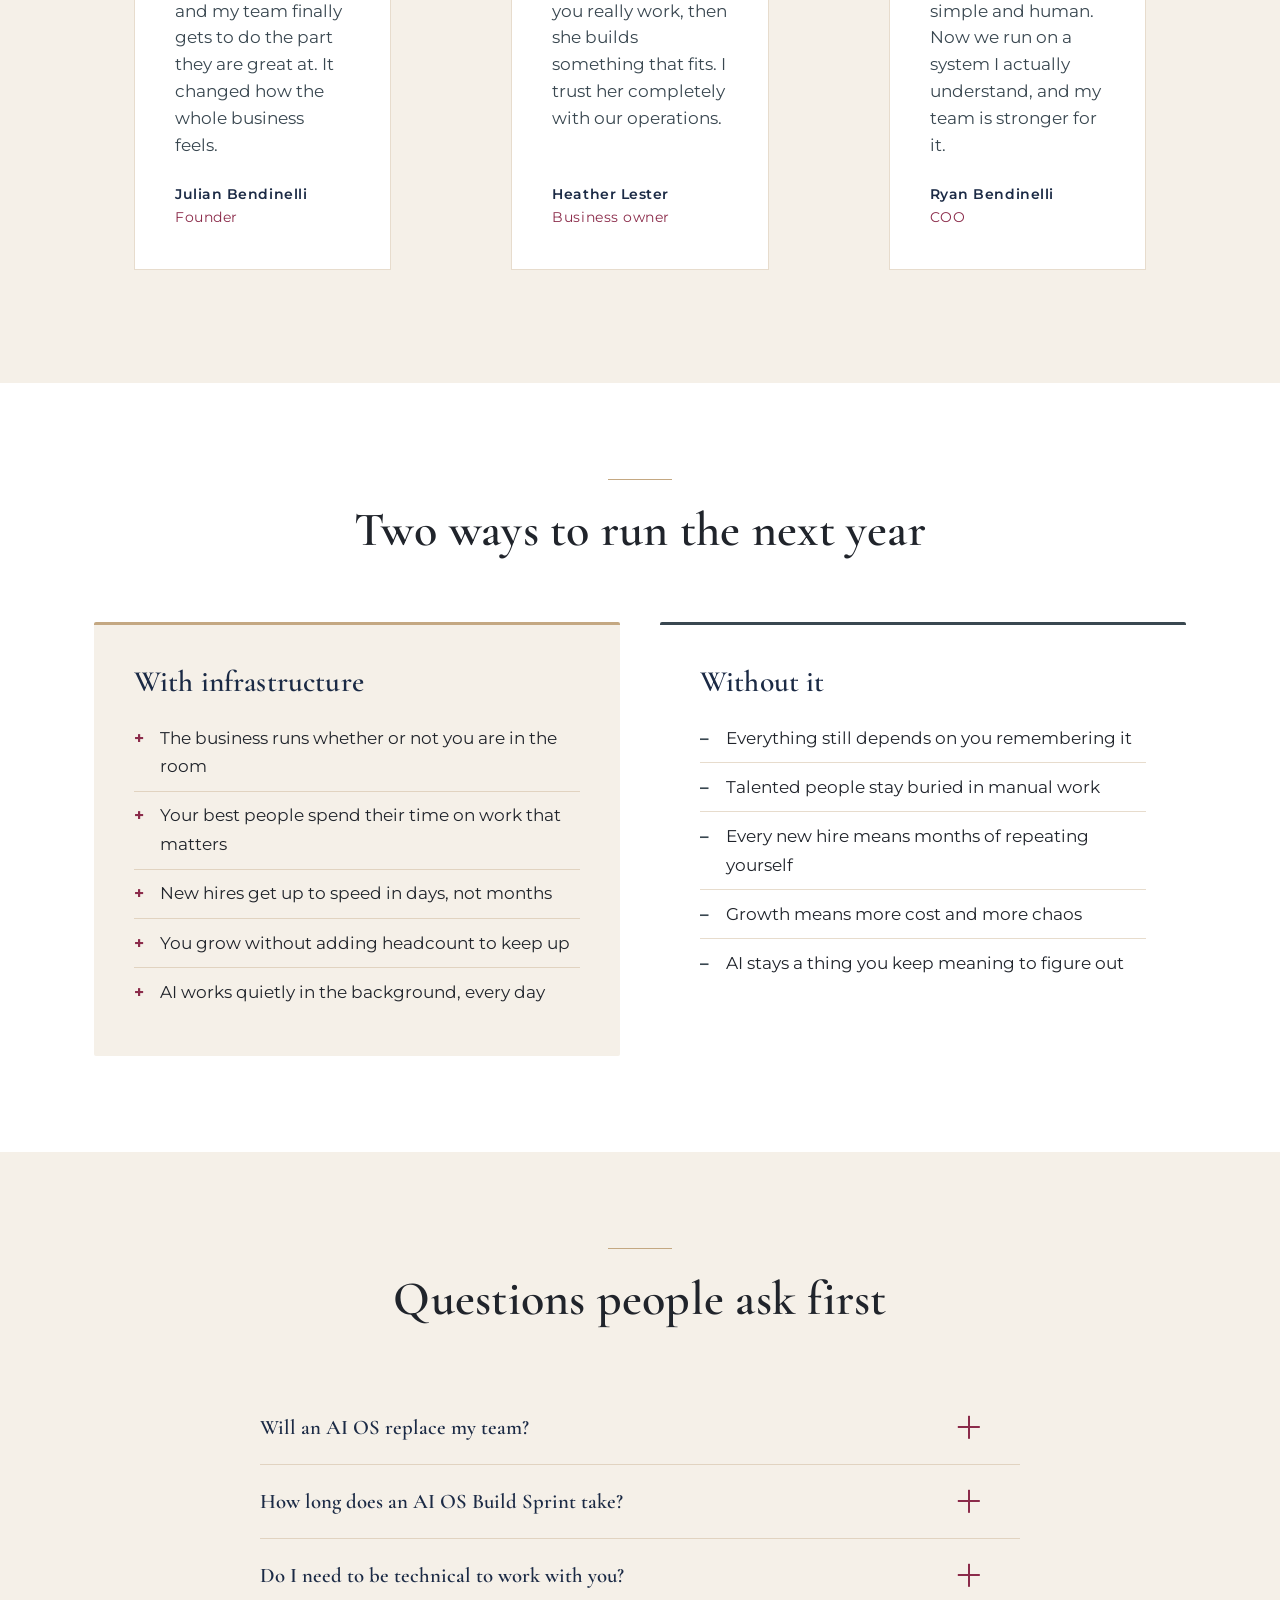
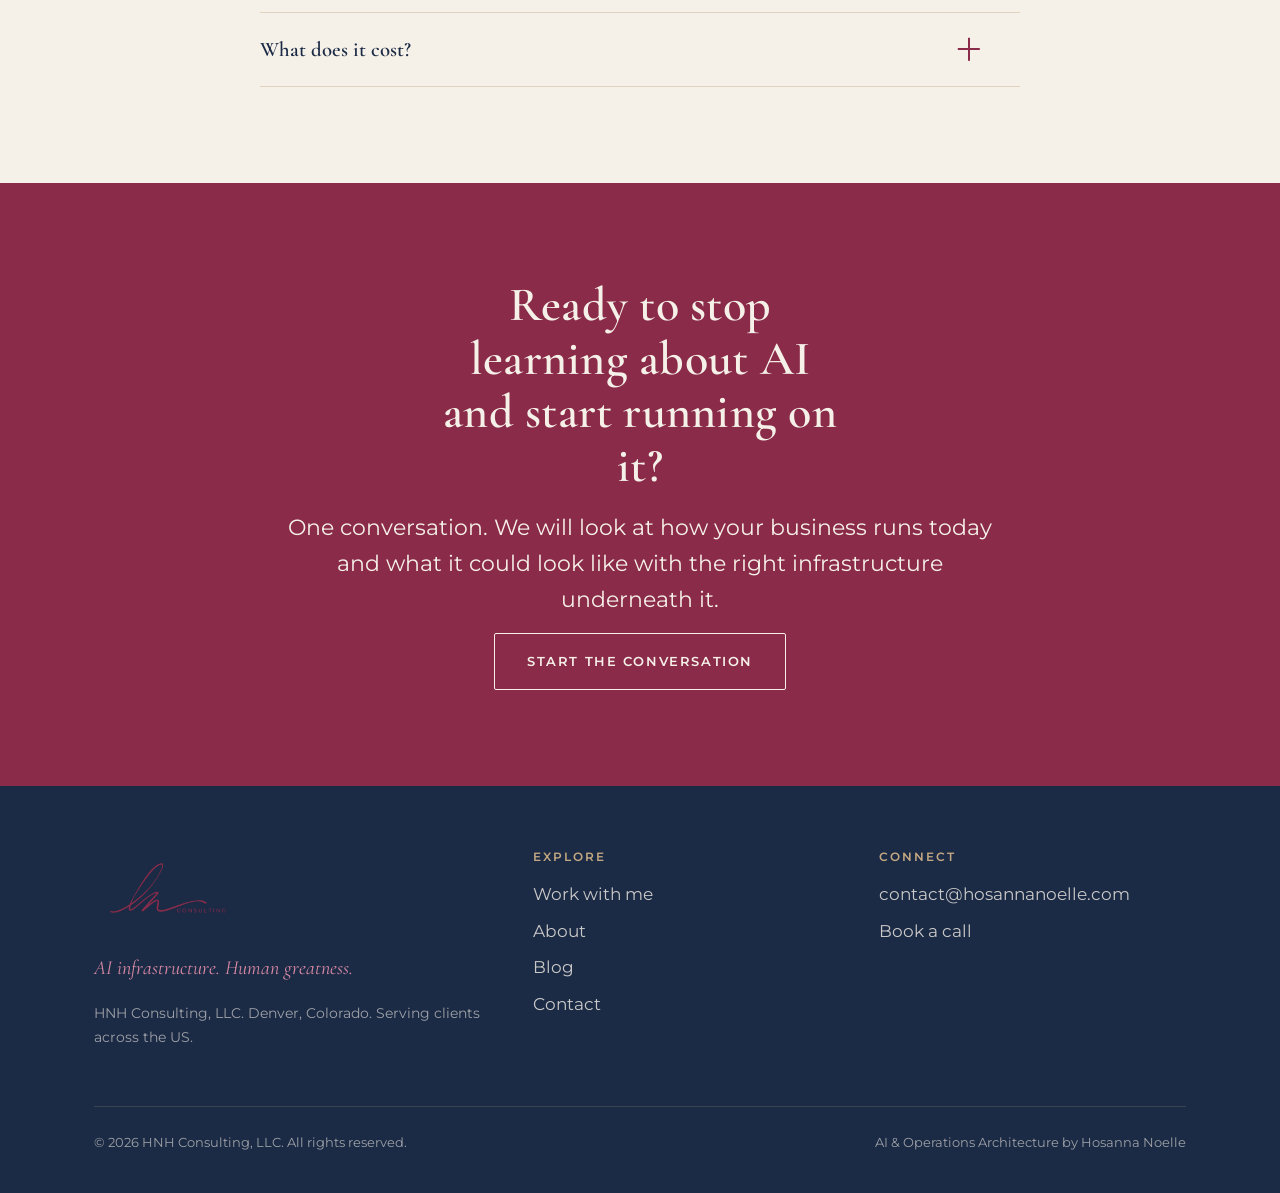
==== commit e1e4cc1e: "Add real photos, logos, and visual refinements - Replace placeholder images with editorial brand pho" ====
--- a/index.html
+++ b/index.html
@@ -92,7 +92,7 @@
   <!-- ============ Header ============ -->
   <header class="site-header">
     <nav class="nav" aria-label="Primary">
-      <a class="logo" href="index.html" aria-label="HNH Consulting home">HNH</a>
+      <a class="logo" href="index.html" aria-label="HNH Consulting home"><img src="images/logo-navy.svg" alt="HNH Consulting" /></a>
       <button class="nav-toggle" aria-expanded="false" aria-controls="nav-links" aria-label="Toggle menu">
         <span></span><span></span><span></span>
       </button>
@@ -248,7 +248,7 @@
           <figure class="quote">
             <span class="quote__mark" aria-hidden="true">&ldquo;</span>
             <blockquote>I was overwhelmed by AI and convinced I was behind. Hosanna made it simple and human. Now we run on a system I actually understand, and my team is stronger for it.</blockquote>
-            <figcaption>Ryan Bendinelli<span>Founder</span></figcaption>
+            <figcaption>Ryan Bendinelli<span>COO</span></figcaption>
           </figure>
         </div>
       </div>
@@ -366,7 +366,7 @@
     <div class="container">
       <div class="footer-grid">
         <div class="footer-brand">
-          <a class="logo" href="index.html">HNH</a>
+          <a class="logo" href="index.html"><img src="images/logo-script.png" alt="HNH Consulting" /></a>
           <p class="footer-tag">AI infrastructure. Human greatness.</p>
           <p style="color:var(--ivory-60);font-size:0.9rem;">HNH Consulting, LLC. Denver, Colorado. Serving clients across the US.</p>
         </div>
--- a/styles.css
+++ b/styles.css
@@ -212,12 +212,20 @@
 }
 
 .logo {
-  font-family: var(--font-body);
-  font-weight: 700;
-  font-size: 1.35rem;
-  letter-spacing: 0.42em;
-  color: var(--navy);
-  padding-left: 0.2em;
+  display: inline-flex;
+  align-items: center;
+  line-height: 1;
+}
+
+.logo img {
+  display: block;
+  height: 110px;
+  width: auto;
+}
+
+/* Footer logo */
+.footer-brand .logo img {
+  height: 76px;
 }
 
 .nav-links {
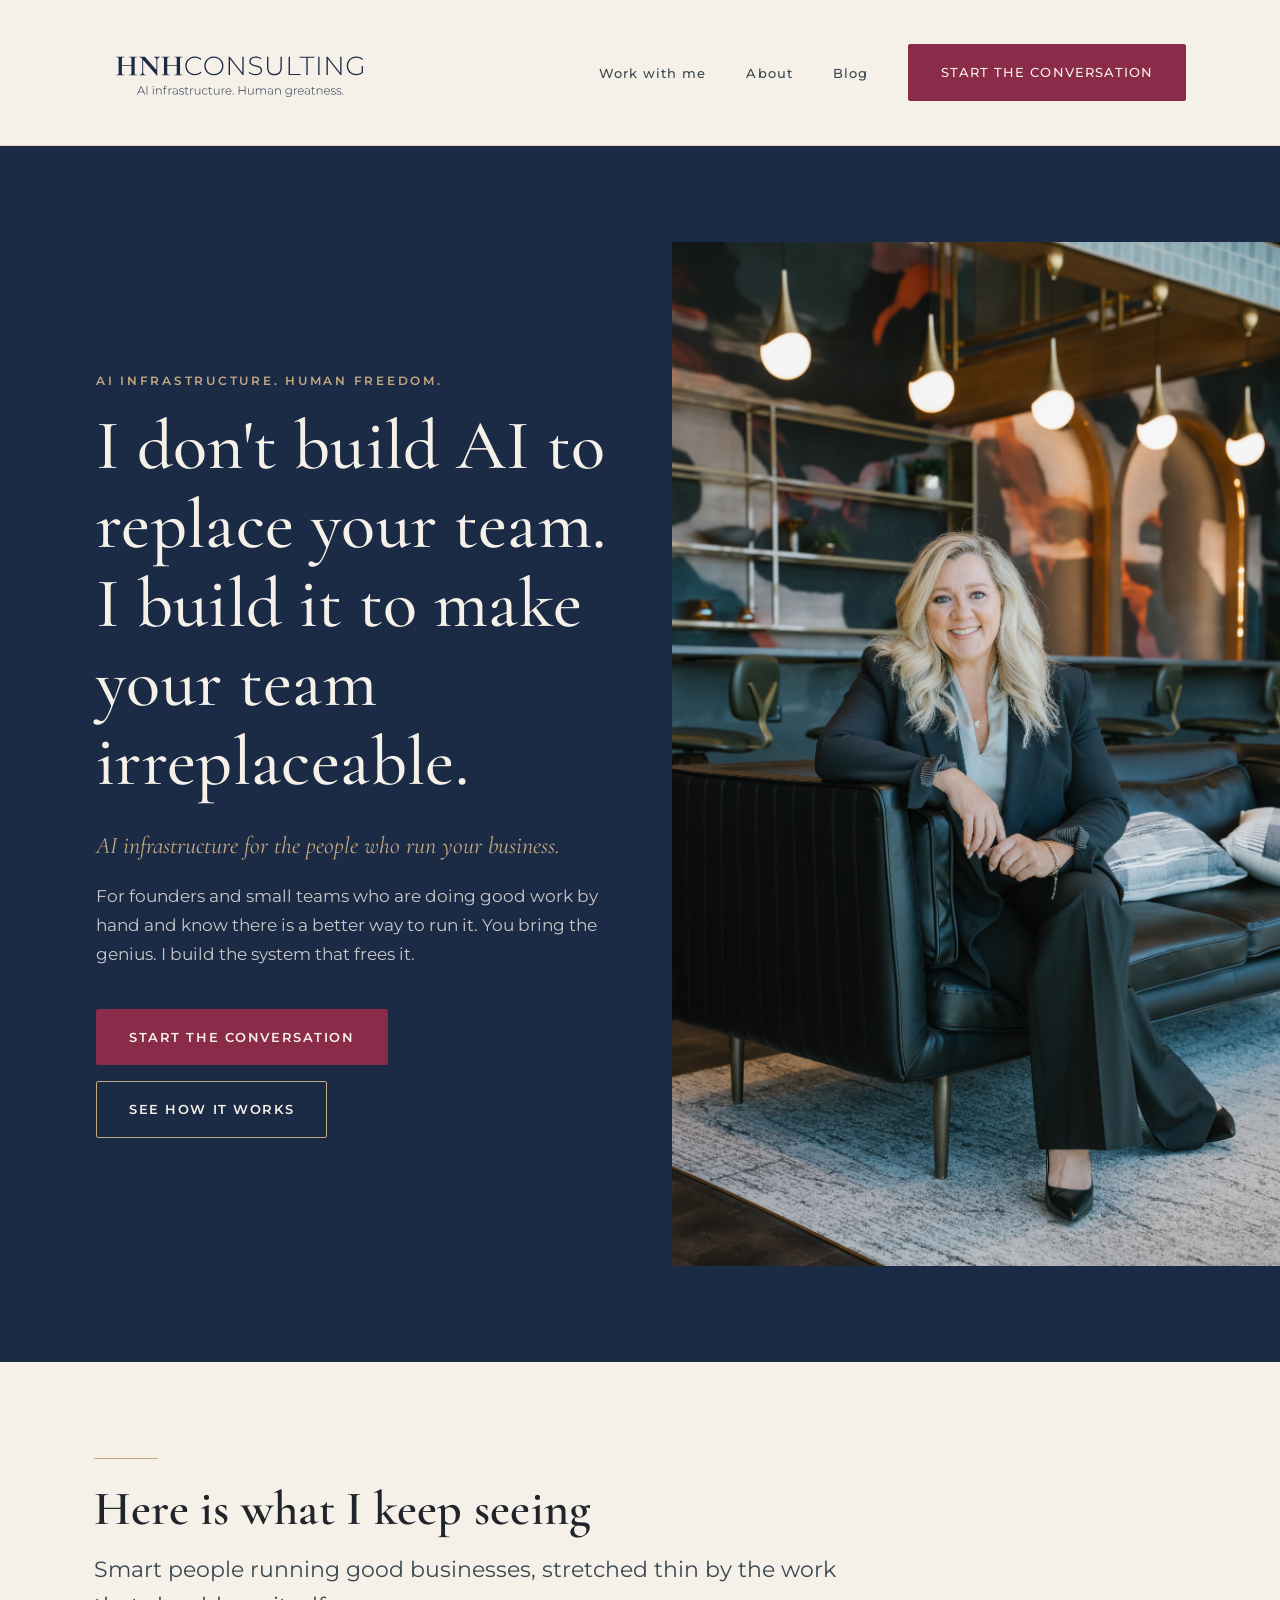
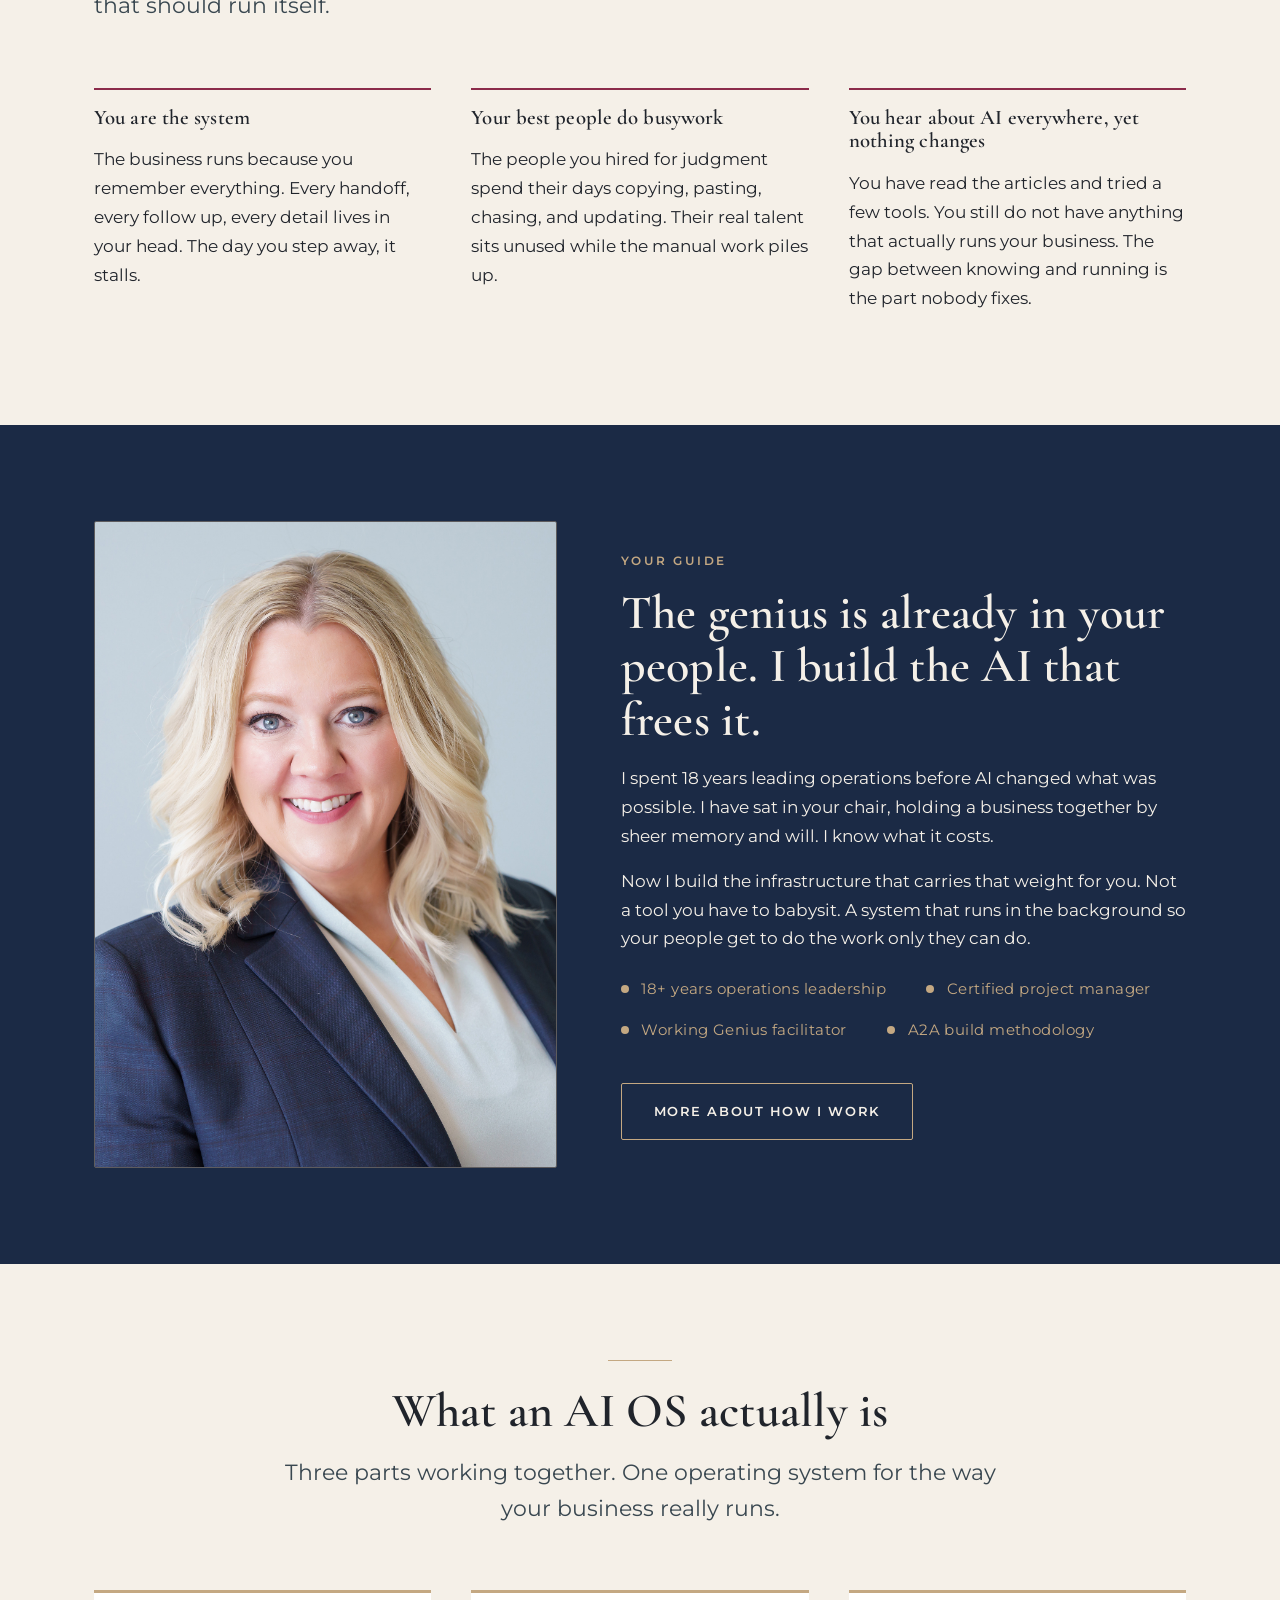
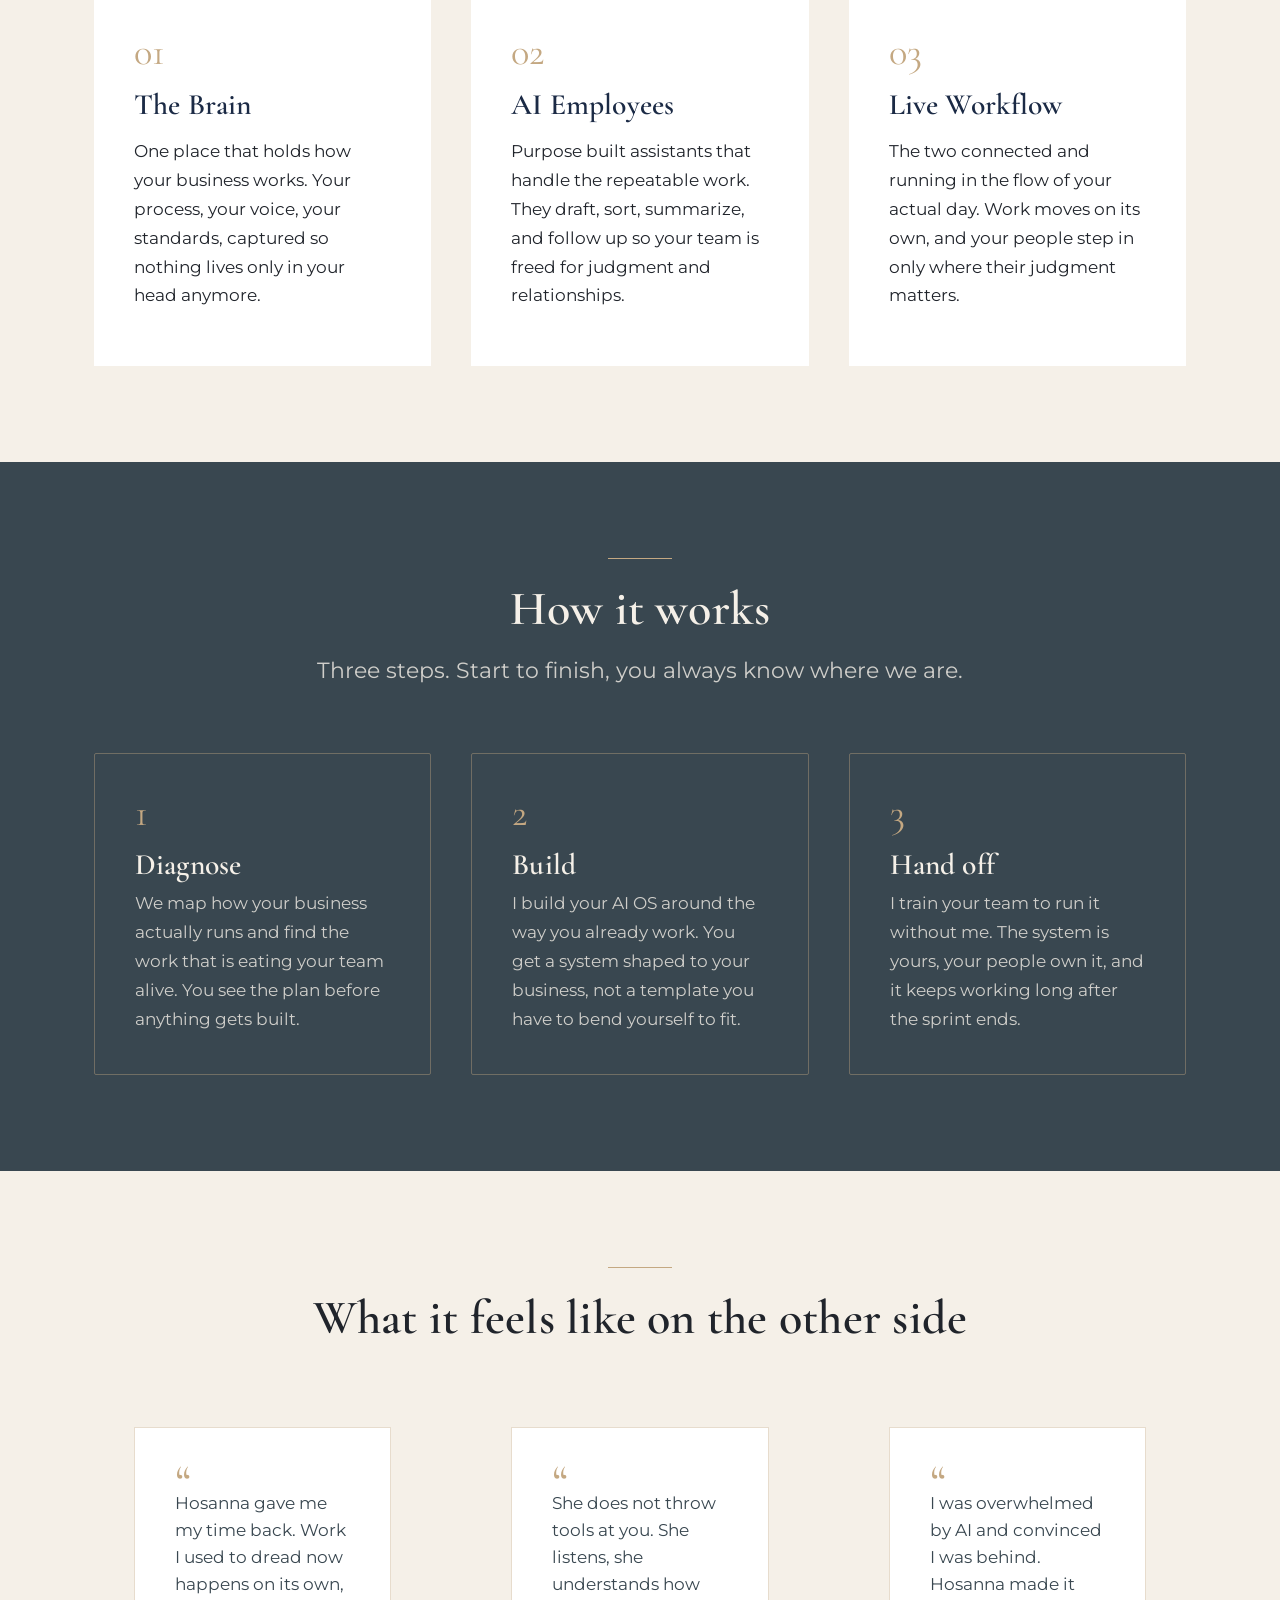
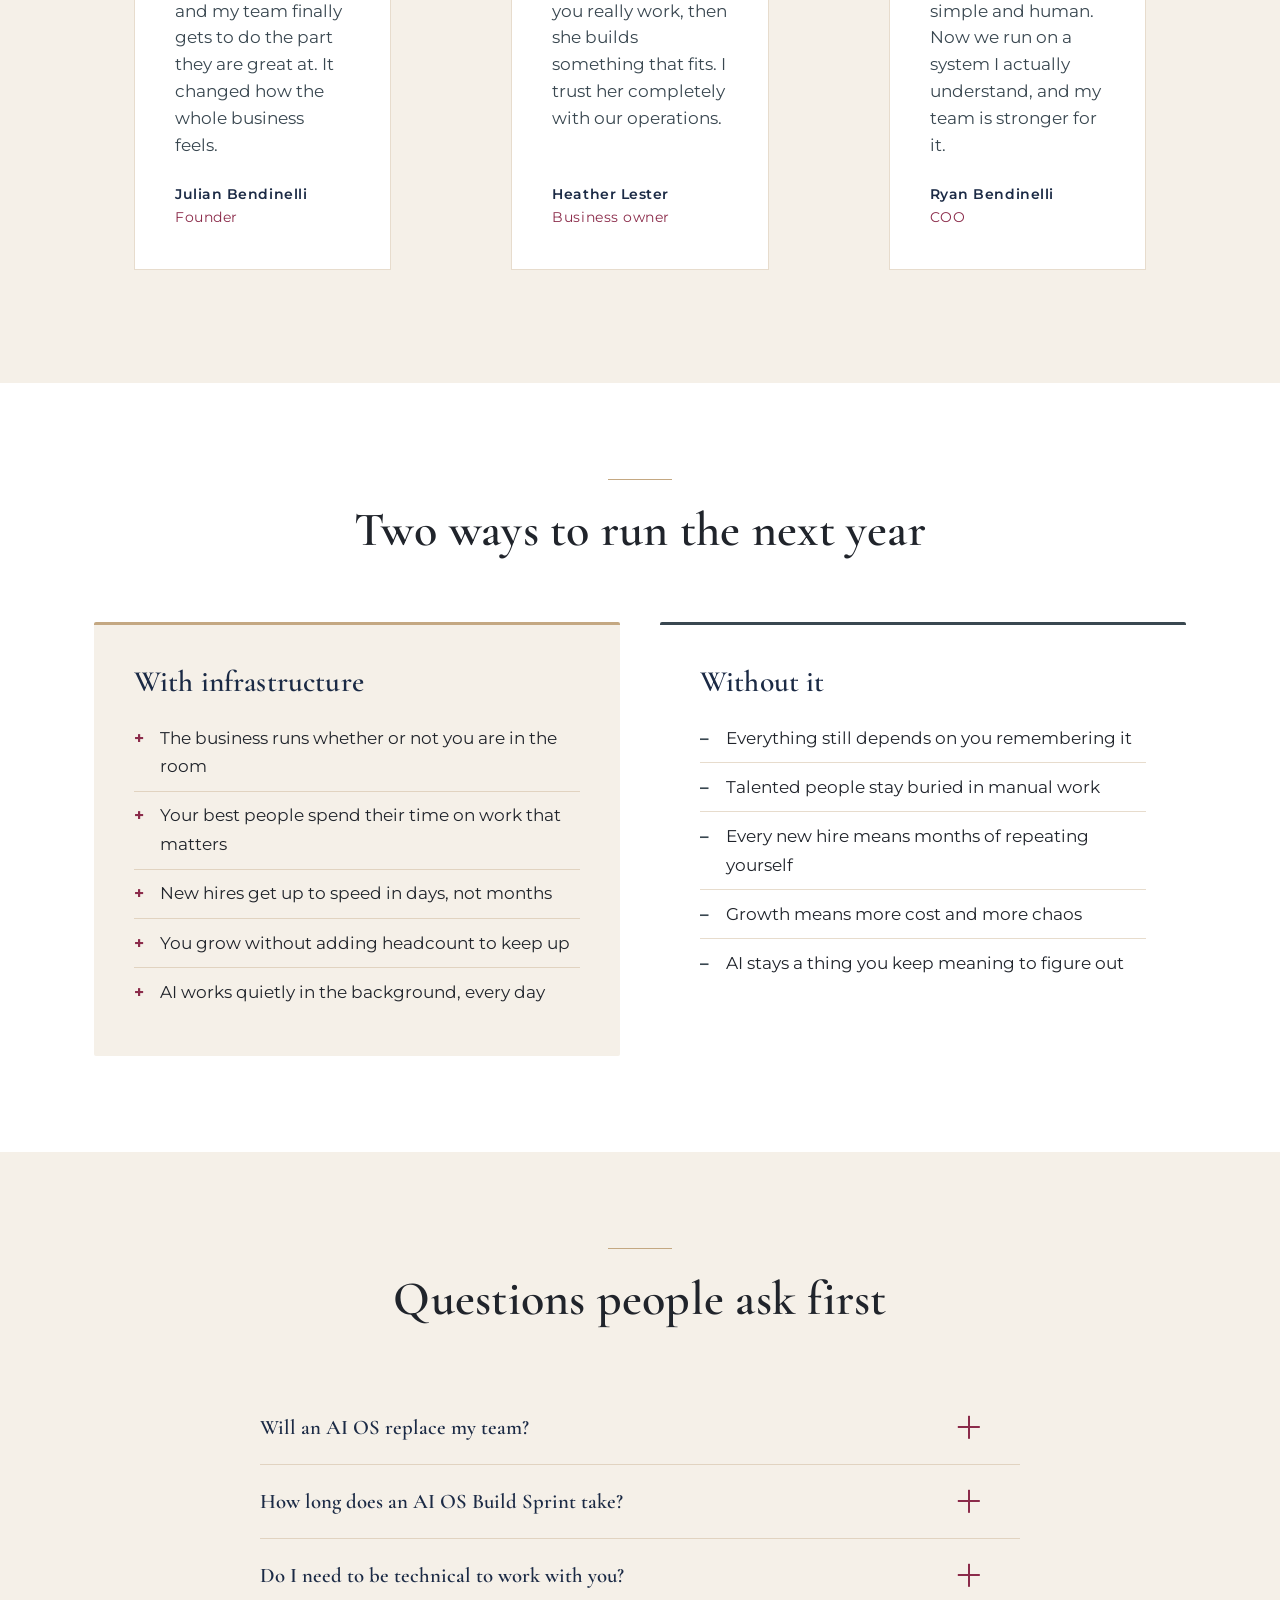
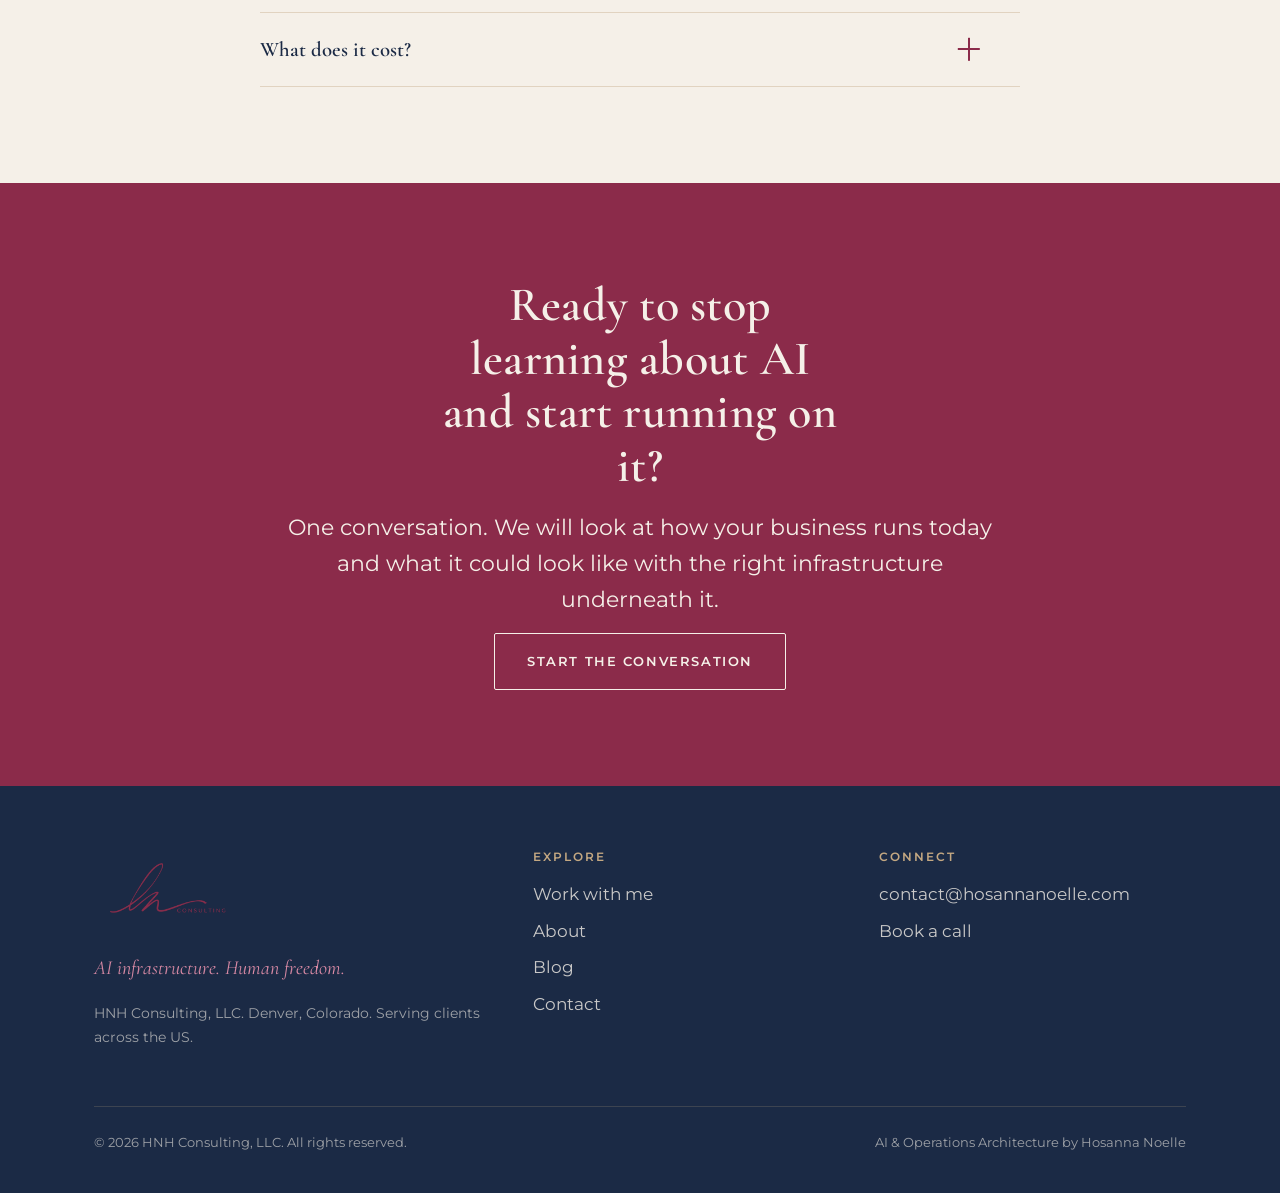
==== commit 0e986714: "Update tagline and meta description to "Human freedom" Replace "Human greatness" with "Human freedom" ====
--- a/index.html
+++ b/index.html
@@ -5,14 +5,14 @@
   <meta name="viewport" content="width=device-width, initial-scale=1.0" />
 
   <title>HNH Consulting | AI infrastructure for teams that want to do more, not hire more</title>
-  <meta name="description" content="Hosanna Noelle builds AI infrastructure that makes your team irreplaceable. An AI OS that runs your business in the background so your people can do the work only they can do. Denver, serving clients across the US." />
-  <link rel="canonical" href="https://hosannanoelle.com/index.html" />
+  <meta name="description" content="Hosanna Noelle builds AI infrastructure that gives founders their freedom back. An AI OS that runs your business in the background so your people can do the work only they can do. Denver, serving clients across the US." />
+  <link rel="canonical" href="https://hosannanoelle.com/" />
 
   <!-- Open Graph -->
   <meta property="og:type" content="website" />
-  <meta property="og:title" content="HNH Consulting | AI infrastructure. Human greatness." />
+  <meta property="og:title" content="HNH Consulting | AI infrastructure. Human freedom." />
   <meta property="og:description" content="I don't build AI to replace your team. I build it to make your team irreplaceable." />
-  <meta property="og:url" content="https://hosannanoelle.com/index.html" />
+  <meta property="og:url" content="https://hosannanoelle.com/" />
   <meta property="og:image" content="https://hosannanoelle.com/images/headshot.jpg" />
   <meta property="og:site_name" content="HNH Consulting, LLC" />
   <meta name="twitter:card" content="summary_large_image" />
@@ -52,7 +52,7 @@
     "email": "contact@hosannanoelle.com",
     "areaServed": "United States",
     "address": { "@type": "PostalAddress", "addressLocality": "Denver", "addressRegion": "CO", "addressCountry": "US" },
-    "slogan": "AI infrastructure. Human greatness."
+    "slogan": "AI infrastructure. Human freedom."
   }
   </script>
 
@@ -110,7 +110,7 @@
     <!-- ============ 1. Hero ============ -->
     <section class="hero" aria-labelledby="hero-title">
       <div class="hero__content">
-        <span class="eyebrow eyebrow--light">AI infrastructure. Human greatness.</span>
+        <span class="eyebrow eyebrow--light">AI infrastructure. Human freedom.</span>
         <h1 id="hero-title">I don't build AI to replace your team. I build it to make your team irreplaceable.</h1>
         <p class="hero__sub">AI infrastructure for the people who run your business.</p>
         <p class="hero__who">For founders and small teams who are doing good work by hand and know there is a better way to run it. You bring the genius. I build the system that frees it.</p>
@@ -367,7 +367,7 @@
       <div class="footer-grid">
         <div class="footer-brand">
           <a class="logo" href="index.html"><img src="images/logo-script.png" alt="HNH Consulting" /></a>
-          <p class="footer-tag">AI infrastructure. Human greatness.</p>
+          <p class="footer-tag">AI infrastructure. Human freedom.</p>
           <p style="color:var(--ivory-60);font-size:0.9rem;">HNH Consulting, LLC. Denver, Colorado. Serving clients across the US.</p>
         </div>
         <div class="footer-col">
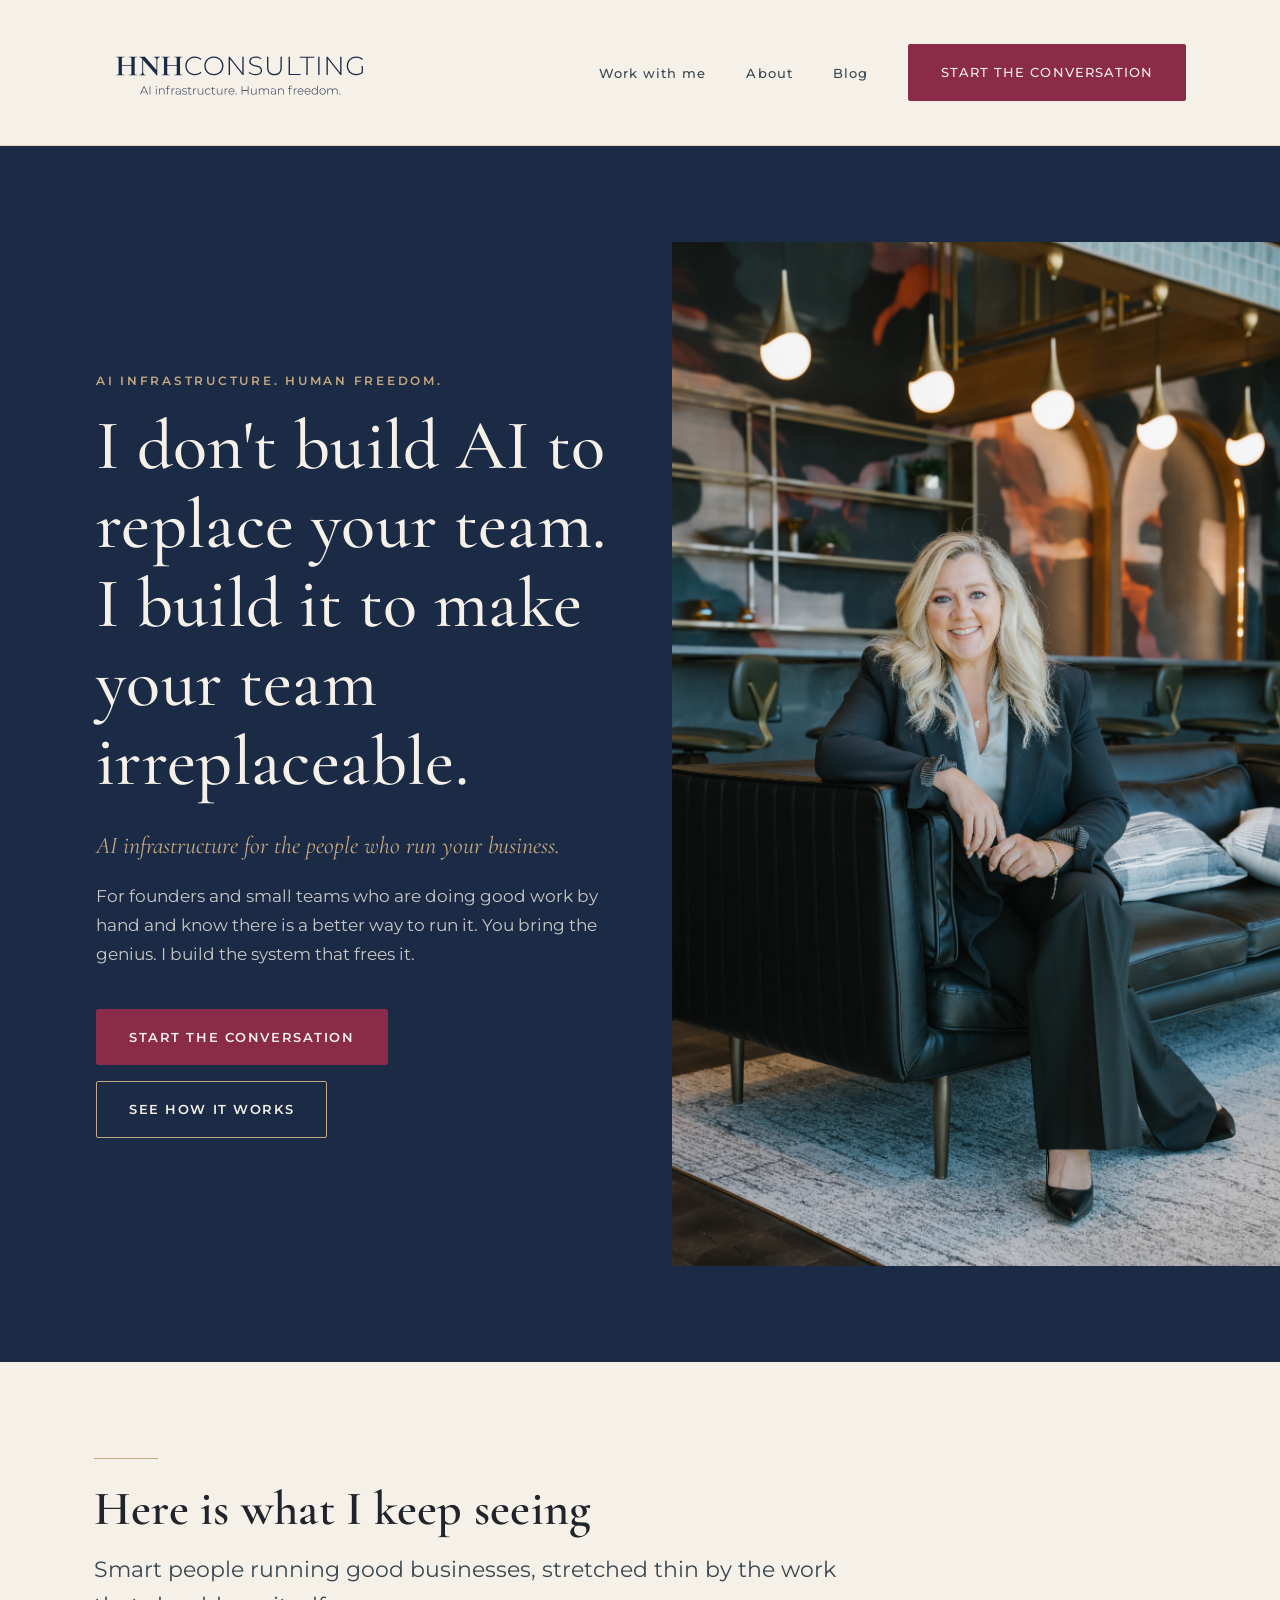
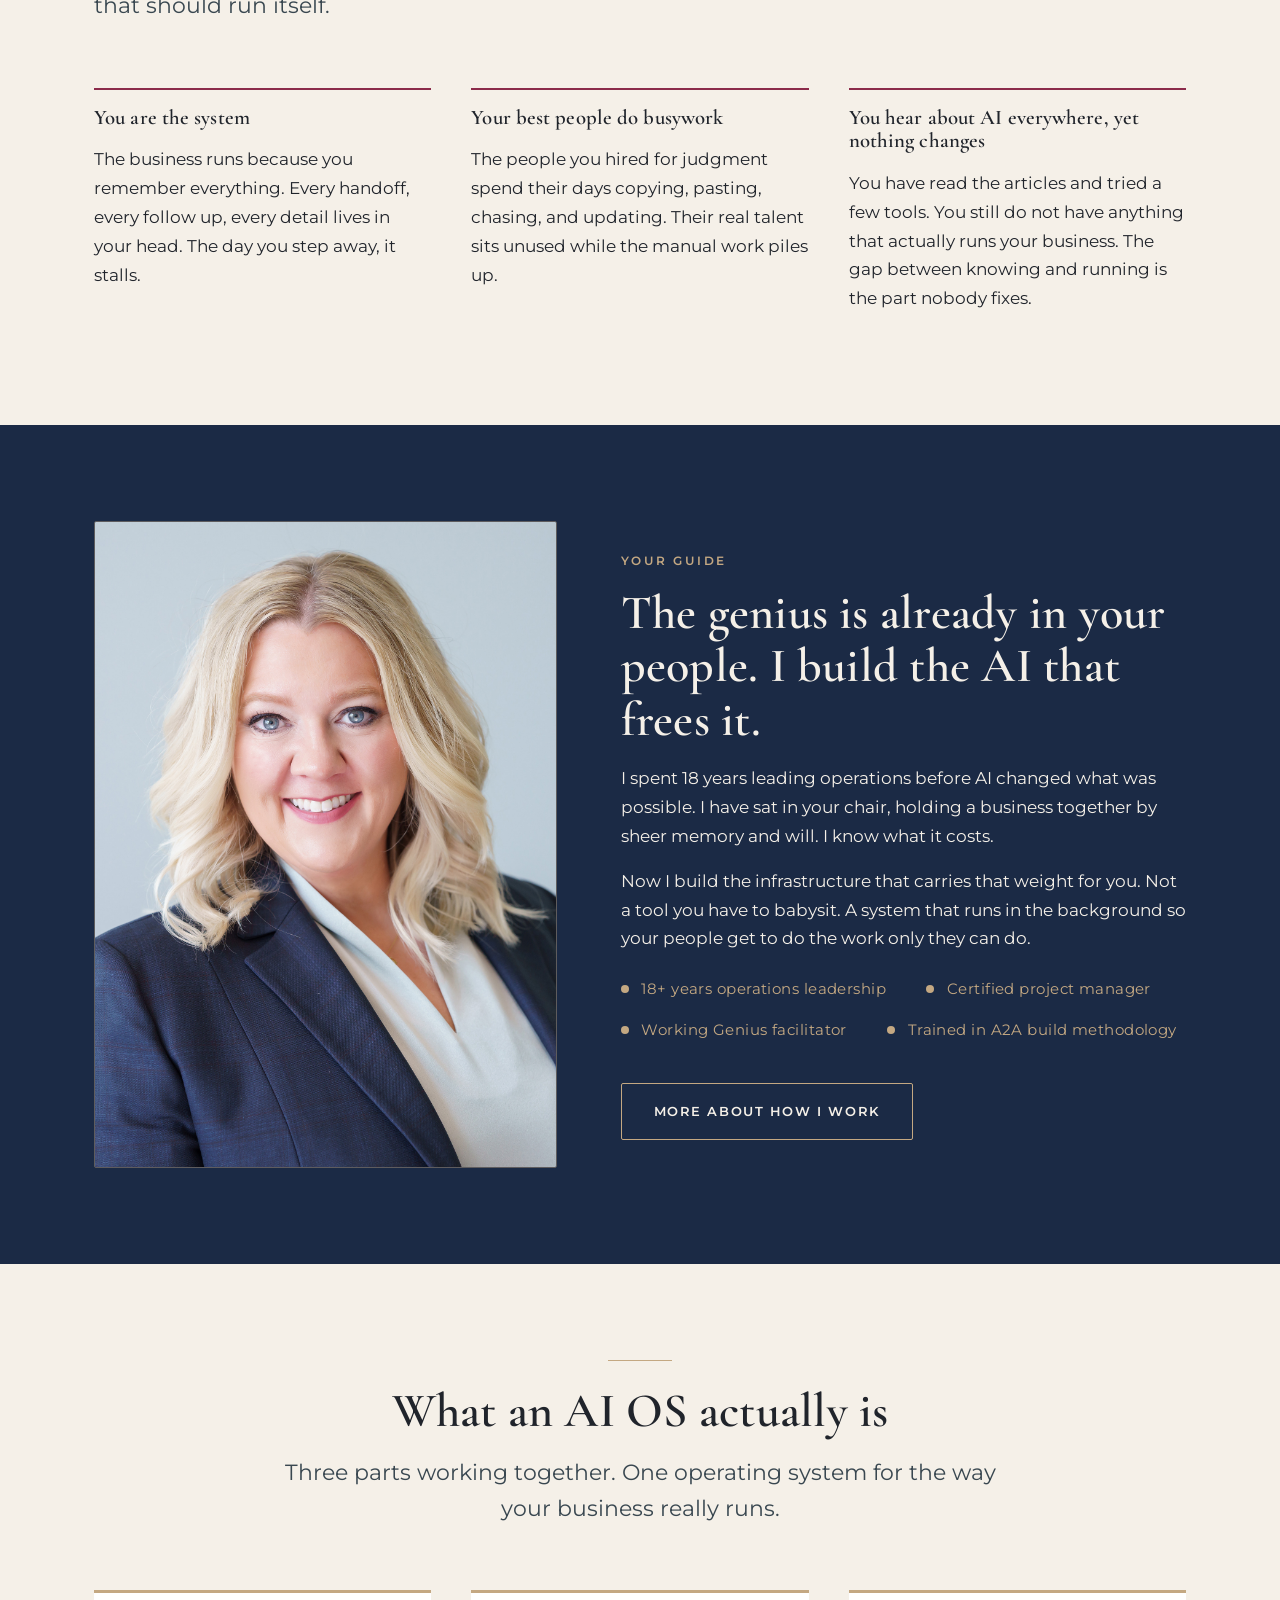
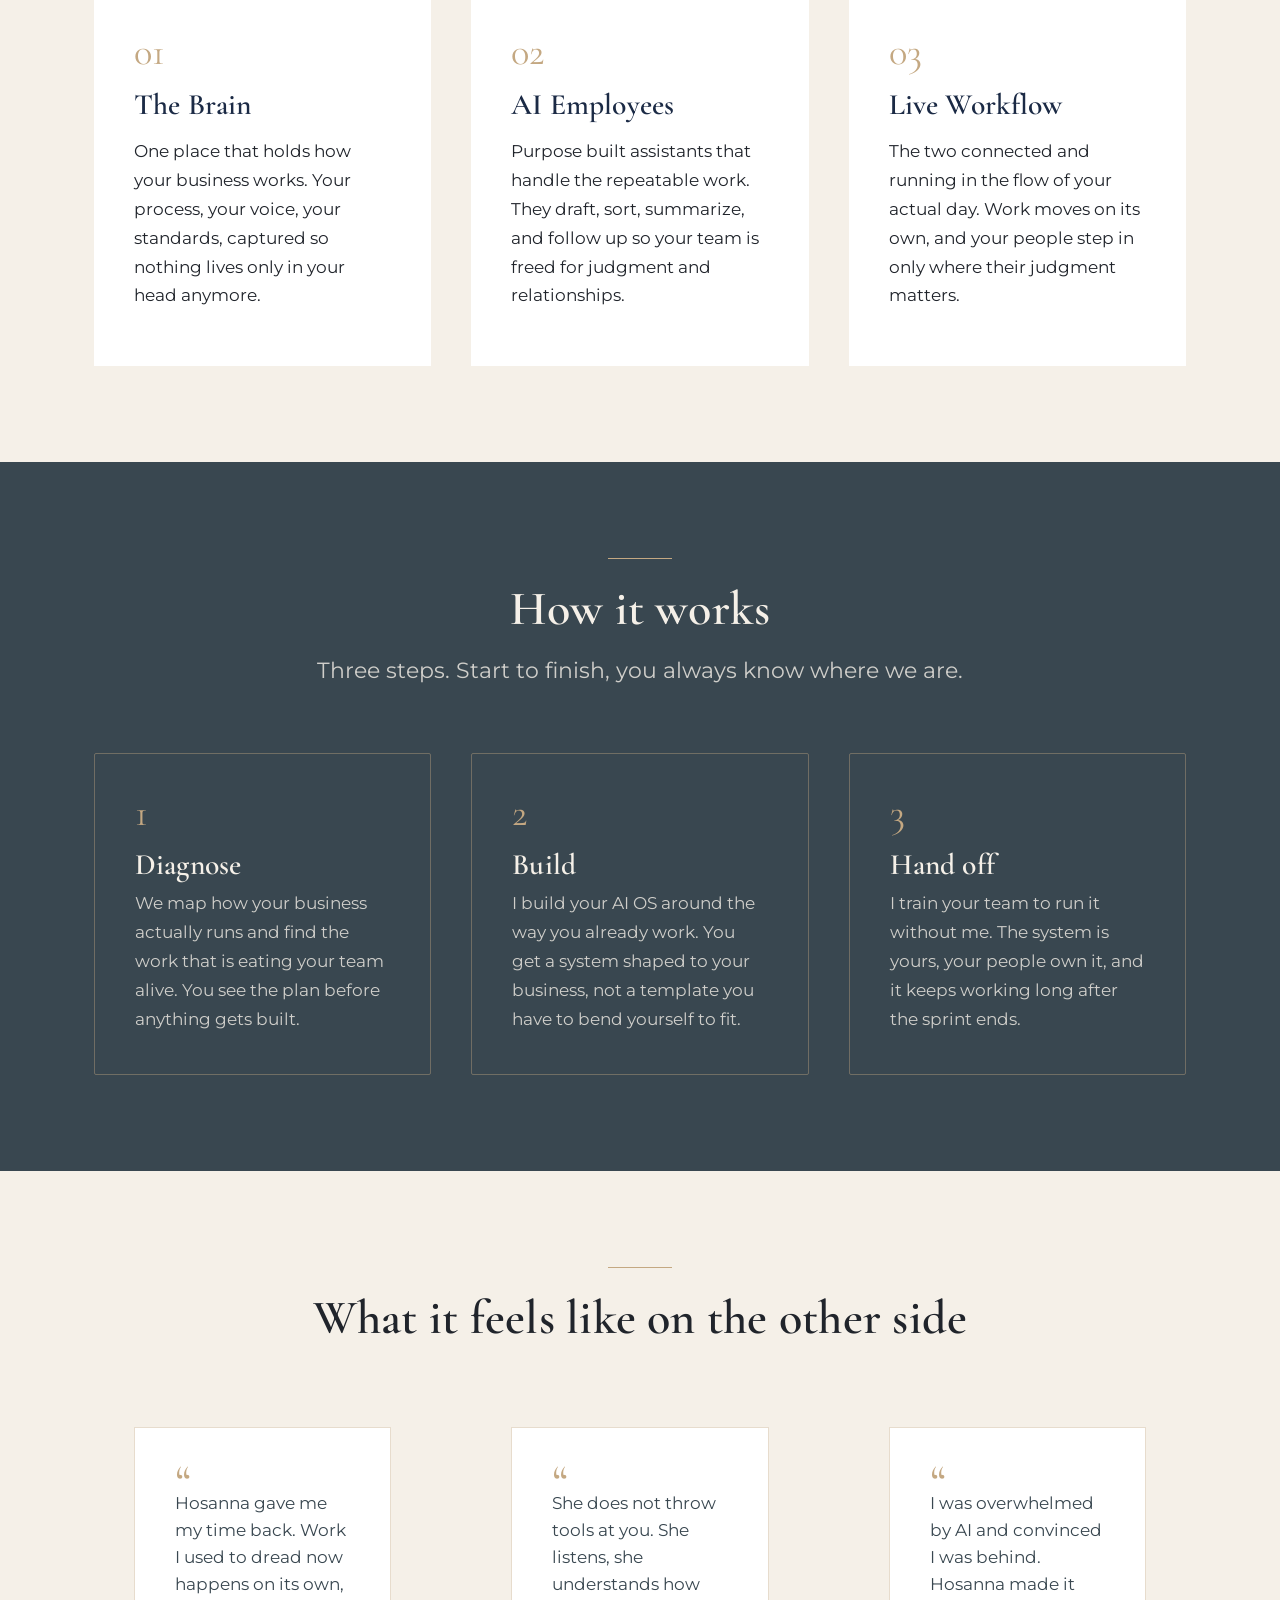
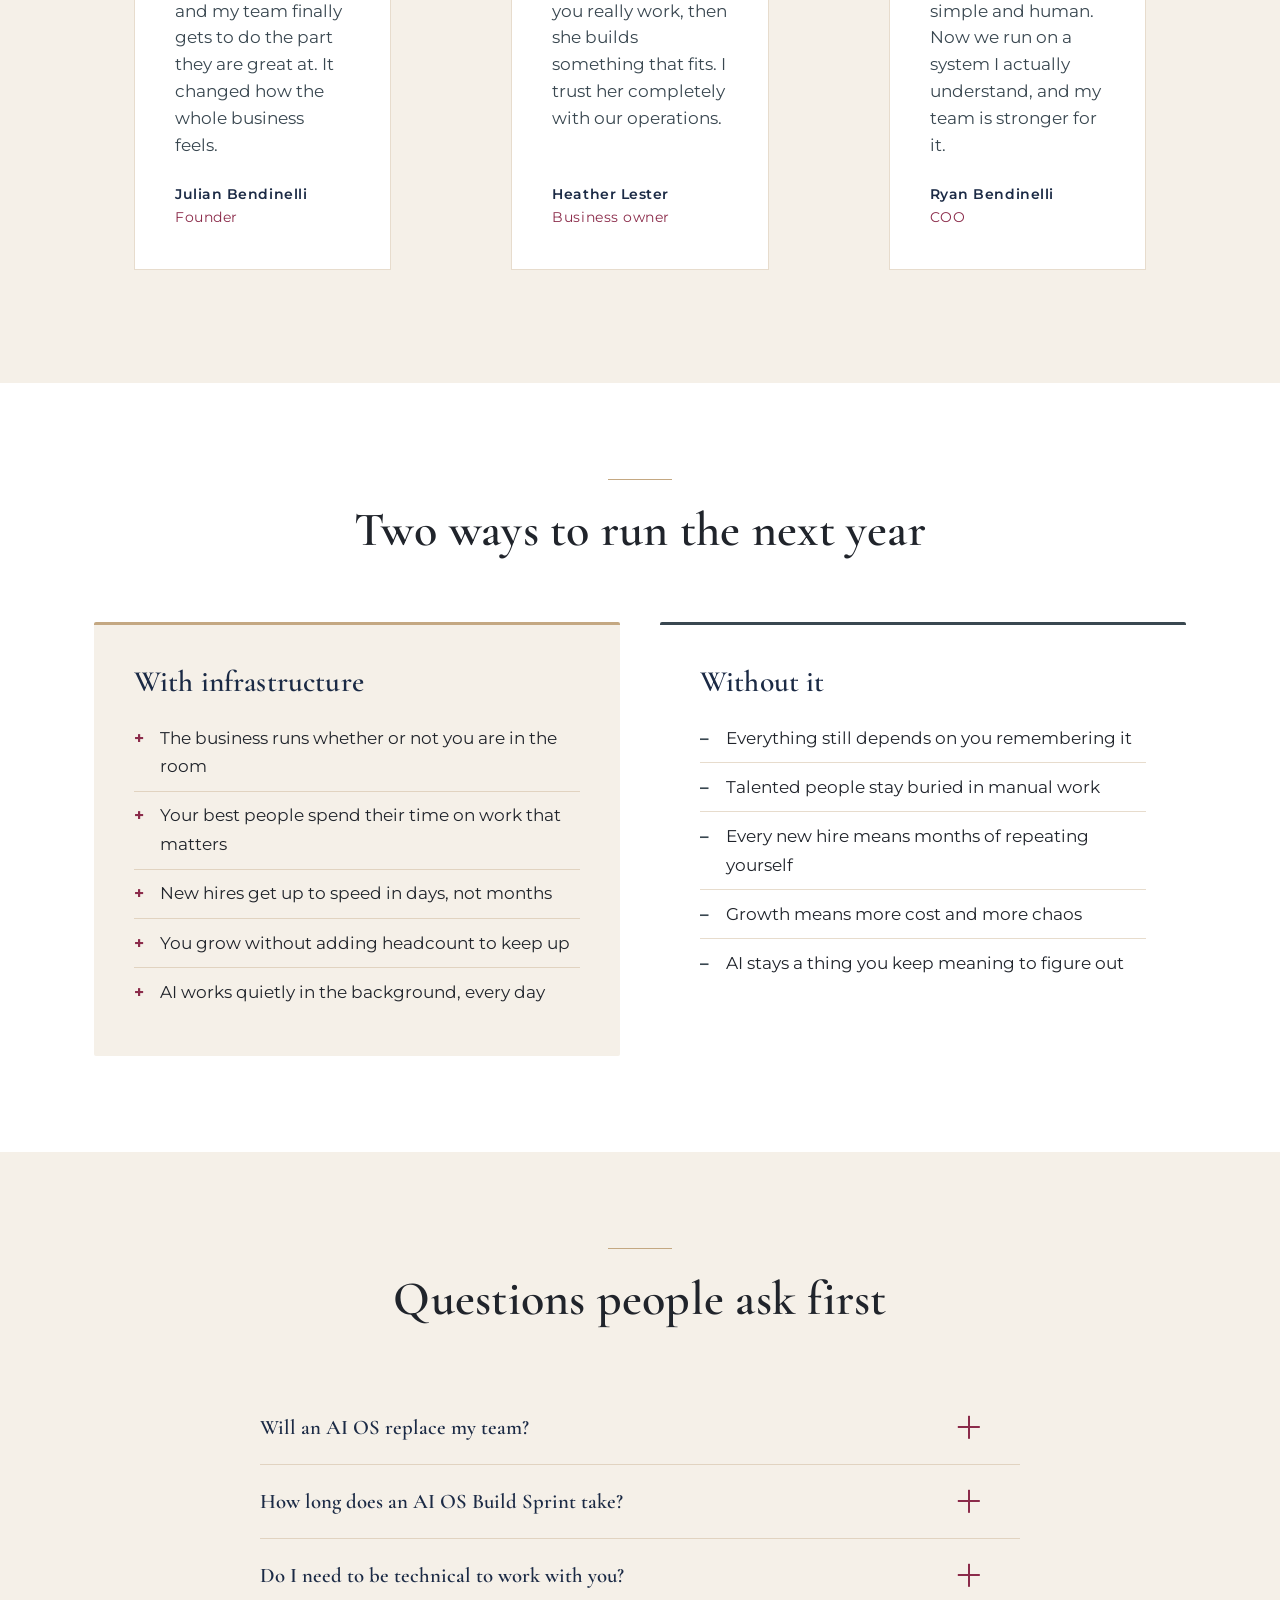
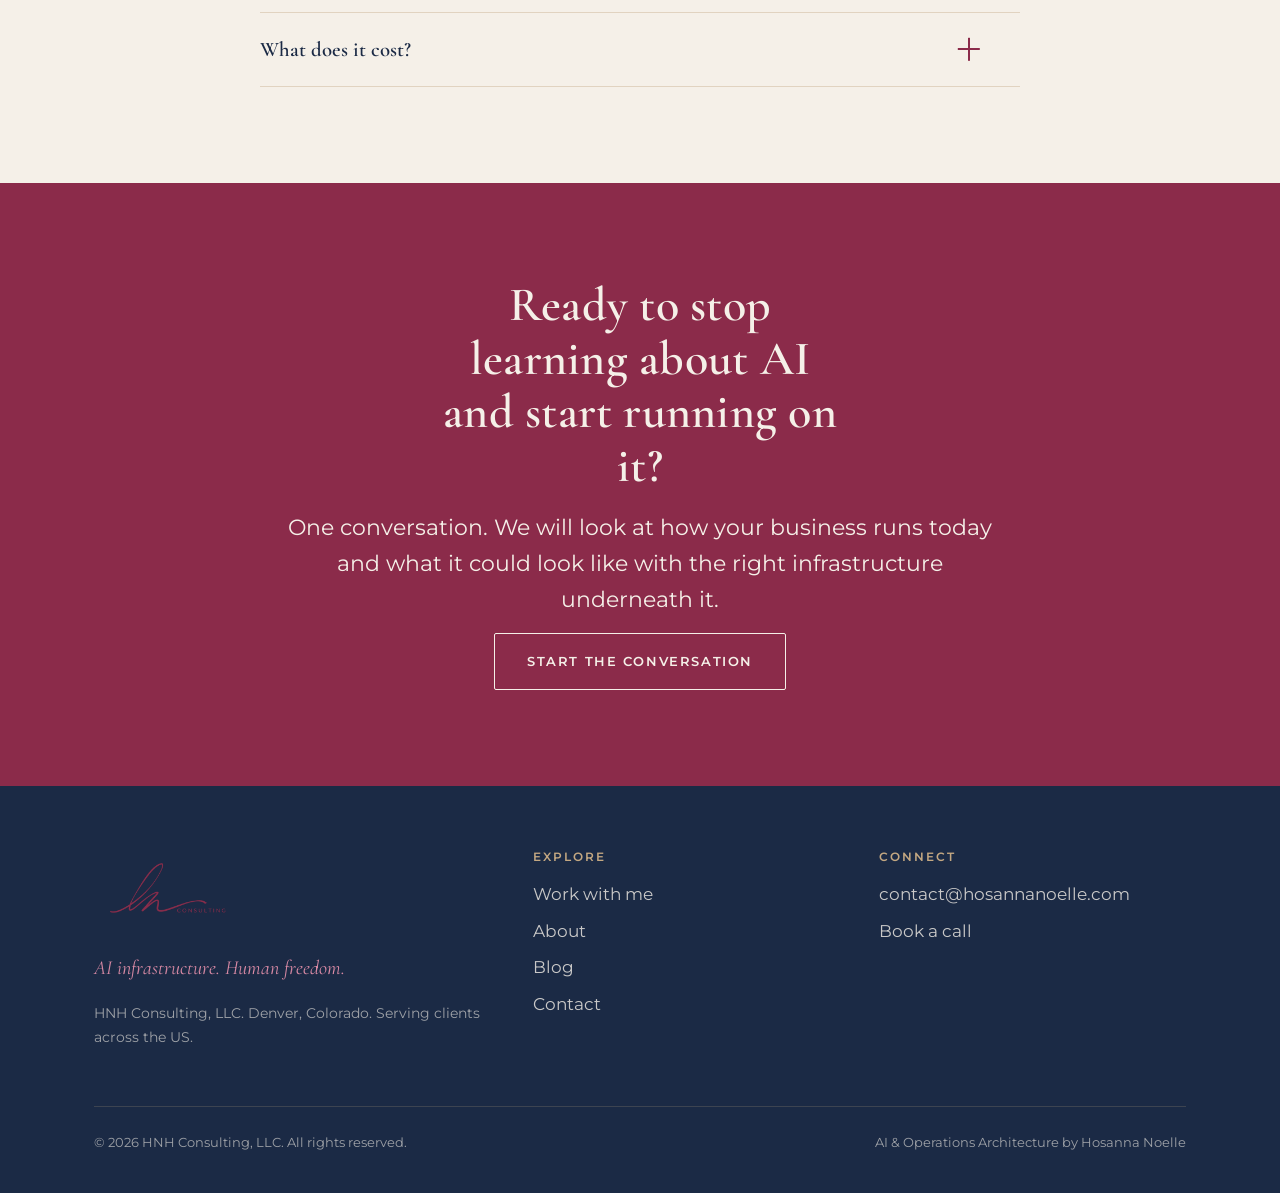
==== commit 4f544cb5: "Update sprint pricing, add AI Strategy Session, correct A2A credit Co-Authored-By: Claude Opus 5.5 <" ====
--- a/index.html
+++ b/index.html
@@ -70,7 +70,7 @@
       {
         "@type": "Question",
         "name": "How long does an AI OS Build Sprint take?",
-        "acceptedAnswer": { "@type": "Answer", "text": "Most sprints run two to four weeks from diagnosis to hand off. You get a working system, not a slide deck, and your team knows how to run it." }
+        "acceptedAnswer": { "@type": "Answer", "text": "Most sprints run 4 to 12 weeks from diagnosis to hand off, depending on scope. We set the timeline together after discovery. You get a working system, not a slide deck, and your team knows how to run it." }
       },
       {
         "@type": "Question",
@@ -80,7 +80,7 @@
       {
         "@type": "Question",
         "name": "What does it cost?",
-        "acceptedAnswer": { "@type": "Answer", "text": "The flagship AI OS Build Sprint is a flat fee between 3,000 and 6,000 dollars depending on scope. You know the number before we start, with no hourly surprises." }
+        "acceptedAnswer": { "@type": "Answer", "text": "Every AI OS Build Sprint is priced to your scope after a discovery conversation. You get one flat fee before we start, with no hourly surprises. Not ready for a build? Start with a 60 minute AI Strategy Session for $150." }
       }
     ]
   }
@@ -163,7 +163,7 @@
               <li>18+ years operations leadership</li>
               <li>Certified project manager</li>
               <li>Working Genius facilitator</li>
-              <li>A2A build methodology</li>
+              <li>Trained in A2A build methodology</li>
             </ul>
             <a class="btn btn--ghost" href="about.html">More about how I work</a>
           </div>
@@ -316,7 +316,7 @@
             </h3>
             <div class="faq__a">
               <div class="faq__a-inner">
-                <p>Most sprints run two to four weeks from diagnosis to hand off. You get a working system, not a slide deck, and your team knows how to run it.</p>
+                <p>Most sprints run 4 to 12 weeks from diagnosis to hand off, depending on scope. We set the timeline together after discovery. You get a working system, not a slide deck, and your team knows how to run it.</p>
               </div>
             </div>
           </div>
@@ -342,7 +342,7 @@
             </h3>
             <div class="faq__a">
               <div class="faq__a-inner">
-                <p>The flagship AI OS Build Sprint is a flat fee between 3,000 and 6,000 dollars depending on scope. You know the number before we start, with no hourly surprises.</p>
+                <p>Every AI OS Build Sprint is priced to your scope after a discovery conversation. You get one flat fee before we start, with no hourly surprises. Not ready for a build? Start with a 60 minute AI Strategy Session for $150.</p>
               </div>
             </div>
           </div>
